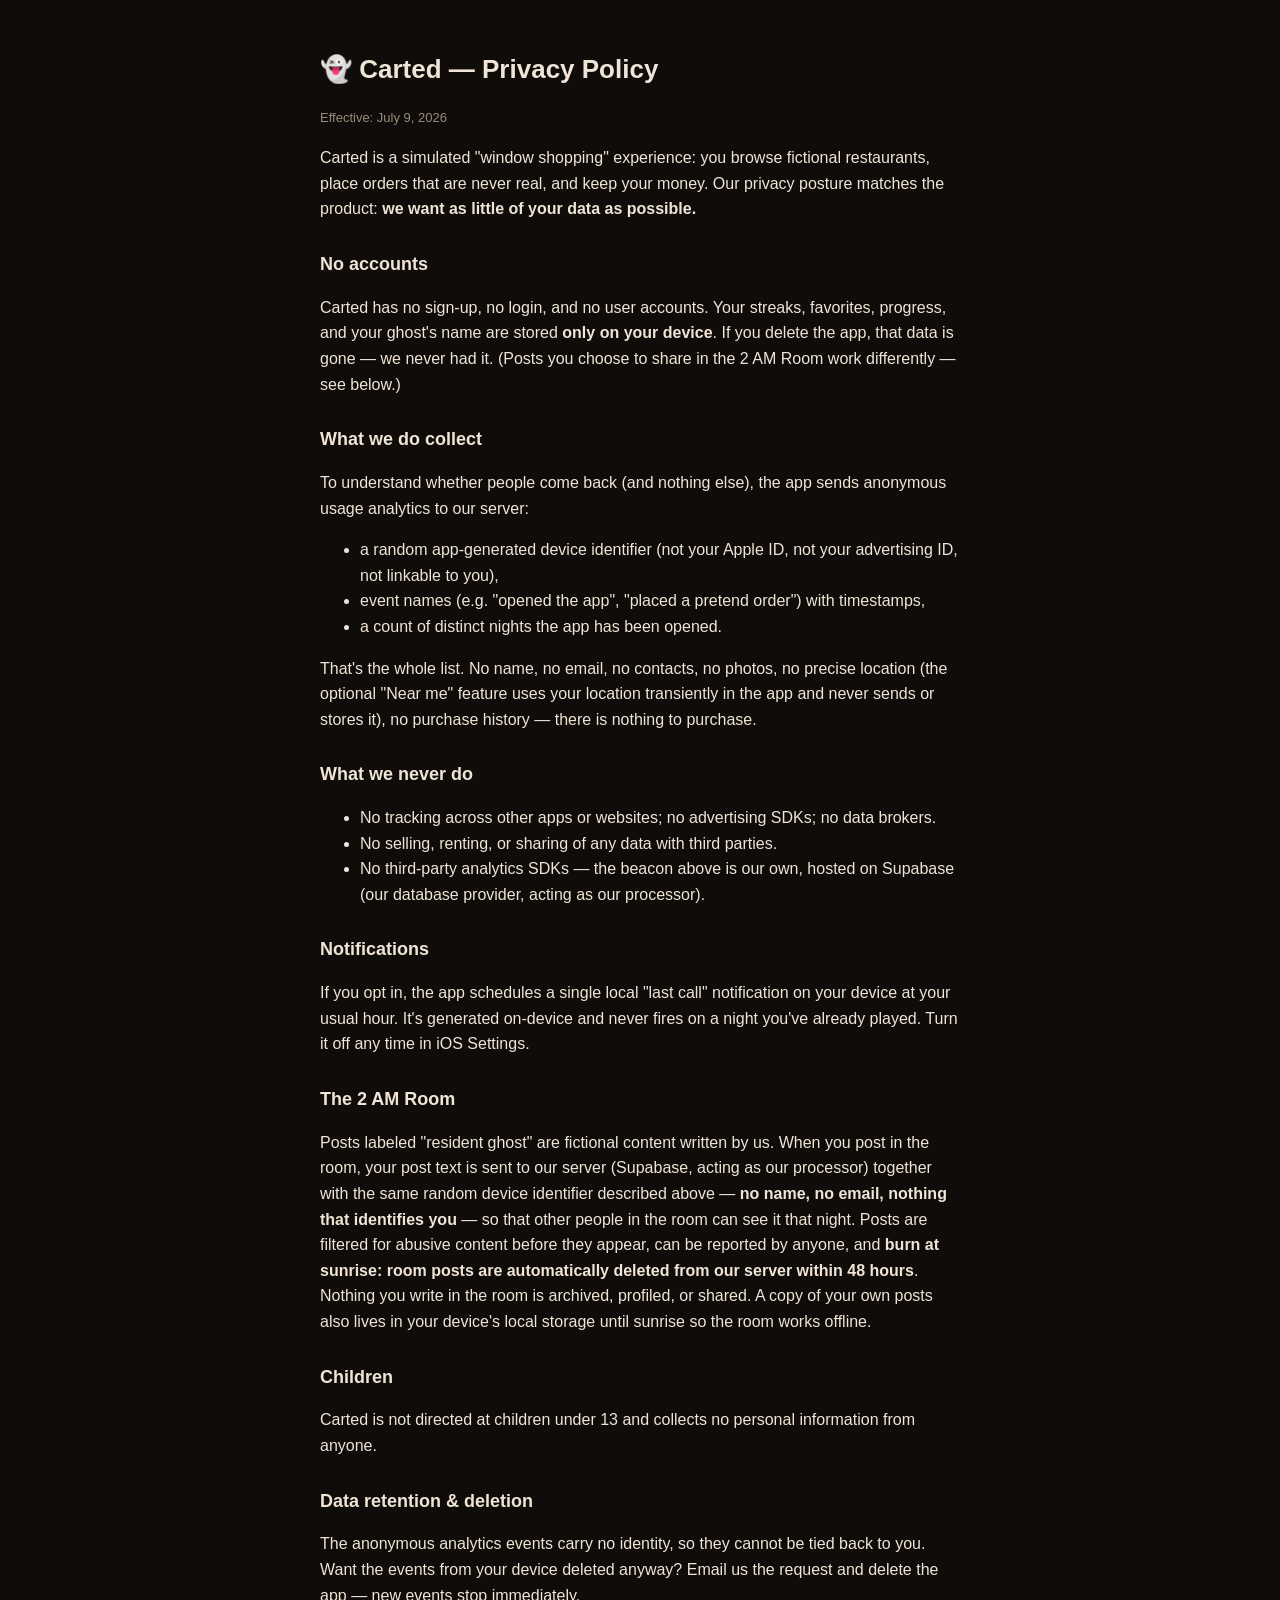
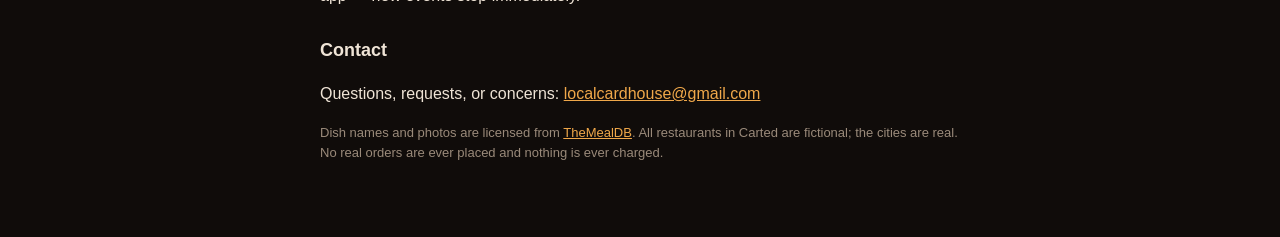
==== privacy.html @ 3cda310f "Close verifier findings: delete cityBoard remnants, 48h burn wording; SW v51 Fresh-context verifier " ====
<!DOCTYPE html>
<html lang="en">
<head>
<meta charset="utf-8">
<meta name="viewport" content="width=device-width, initial-scale=1">
<title>Carted — Privacy Policy</title>
<style>
  body { font-family: -apple-system, "Segoe UI", sans-serif; background:#100C0A; color:#EFE4D6; max-width:640px; margin:0 auto; padding:32px 20px 60px; line-height:1.6; }
  h1 { font-size:26px; } h2 { font-size:18px; margin-top:28px; }
  .muted { color:#9A8A7A; font-size:13px; }
  a { color:#F0A84A; }
</style>
</head>
<body>
<h1>👻 Carted — Privacy Policy</h1>
<p class="muted">Effective: July 9, 2026</p>

<p>Carted is a simulated "window shopping" experience: you browse fictional restaurants, place orders that are never real, and keep your money. Our privacy posture matches the product: <b>we want as little of your data as possible.</b></p>

<h2>No accounts</h2>
<p>Carted has no sign-up, no login, and no user accounts. Your streaks, favorites, progress, and your ghost's name are stored <b>only on your device</b>. If you delete the app, that data is gone — we never had it. (Posts you choose to share in the 2&nbsp;AM Room work differently — see below.)</p>

<h2>What we do collect</h2>
<p>To understand whether people come back (and nothing else), the app sends anonymous usage analytics to our server:</p>
<ul>
  <li>a random app-generated device identifier (not your Apple ID, not your advertising ID, not linkable to you),</li>
  <li>event names (e.g. "opened the app", "placed a pretend order") with timestamps,</li>
  <li>a count of distinct nights the app has been opened.</li>
</ul>
<p>That's the whole list. No name, no email, no contacts, no photos, no precise location (the optional "Near me" feature uses your location transiently in the app and never sends or stores it), no purchase history — there is nothing to purchase.</p>

<h2>What we never do</h2>
<ul>
  <li>No tracking across other apps or websites; no advertising SDKs; no data brokers.</li>
  <li>No selling, renting, or sharing of any data with third parties.</li>
  <li>No third-party analytics SDKs — the beacon above is our own, hosted on Supabase (our database provider, acting as our processor).</li>
</ul>

<h2>Notifications</h2>
<p>If you opt in, the app schedules a single local "last call" notification on your device at your usual hour. It's generated on-device and never fires on a night you've already played. Turn it off any time in iOS Settings.</p>

<h2>The 2 AM Room</h2>
<p>Posts labeled "resident ghost" are fictional content written by us. When you post in the room, your post text is sent to our server (Supabase, acting as our processor) together with the same random device identifier described above — <b>no name, no email, nothing that identifies you</b> — so that other people in the room can see it that night. Posts are filtered for abusive content before they appear, can be reported by anyone, and <b>burn at sunrise: room posts are automatically deleted from our server within 48 hours</b>. Nothing you write in the room is archived, profiled, or shared. A copy of your own posts also lives in your device's local storage until sunrise so the room works offline.</p>

<h2>Children</h2>
<p>Carted is not directed at children under 13 and collects no personal information from anyone.</p>

<h2>Data retention &amp; deletion</h2>
<p>The anonymous analytics events carry no identity, so they cannot be tied back to you. Want the events from your device deleted anyway? Email us the request and delete the app — new events stop immediately.</p>

<h2>Contact</h2>
<p>Questions, requests, or concerns: <a href="mailto:localcardhouse@gmail.com">localcardhouse@gmail.com</a></p>

<p class="muted">Dish names and photos are licensed from <a href="https://www.themealdb.com">TheMealDB</a>. All restaurants in Carted are fictional; the cities are real. No real orders are ever placed and nothing is ever charged.</p>
</body>
</html>
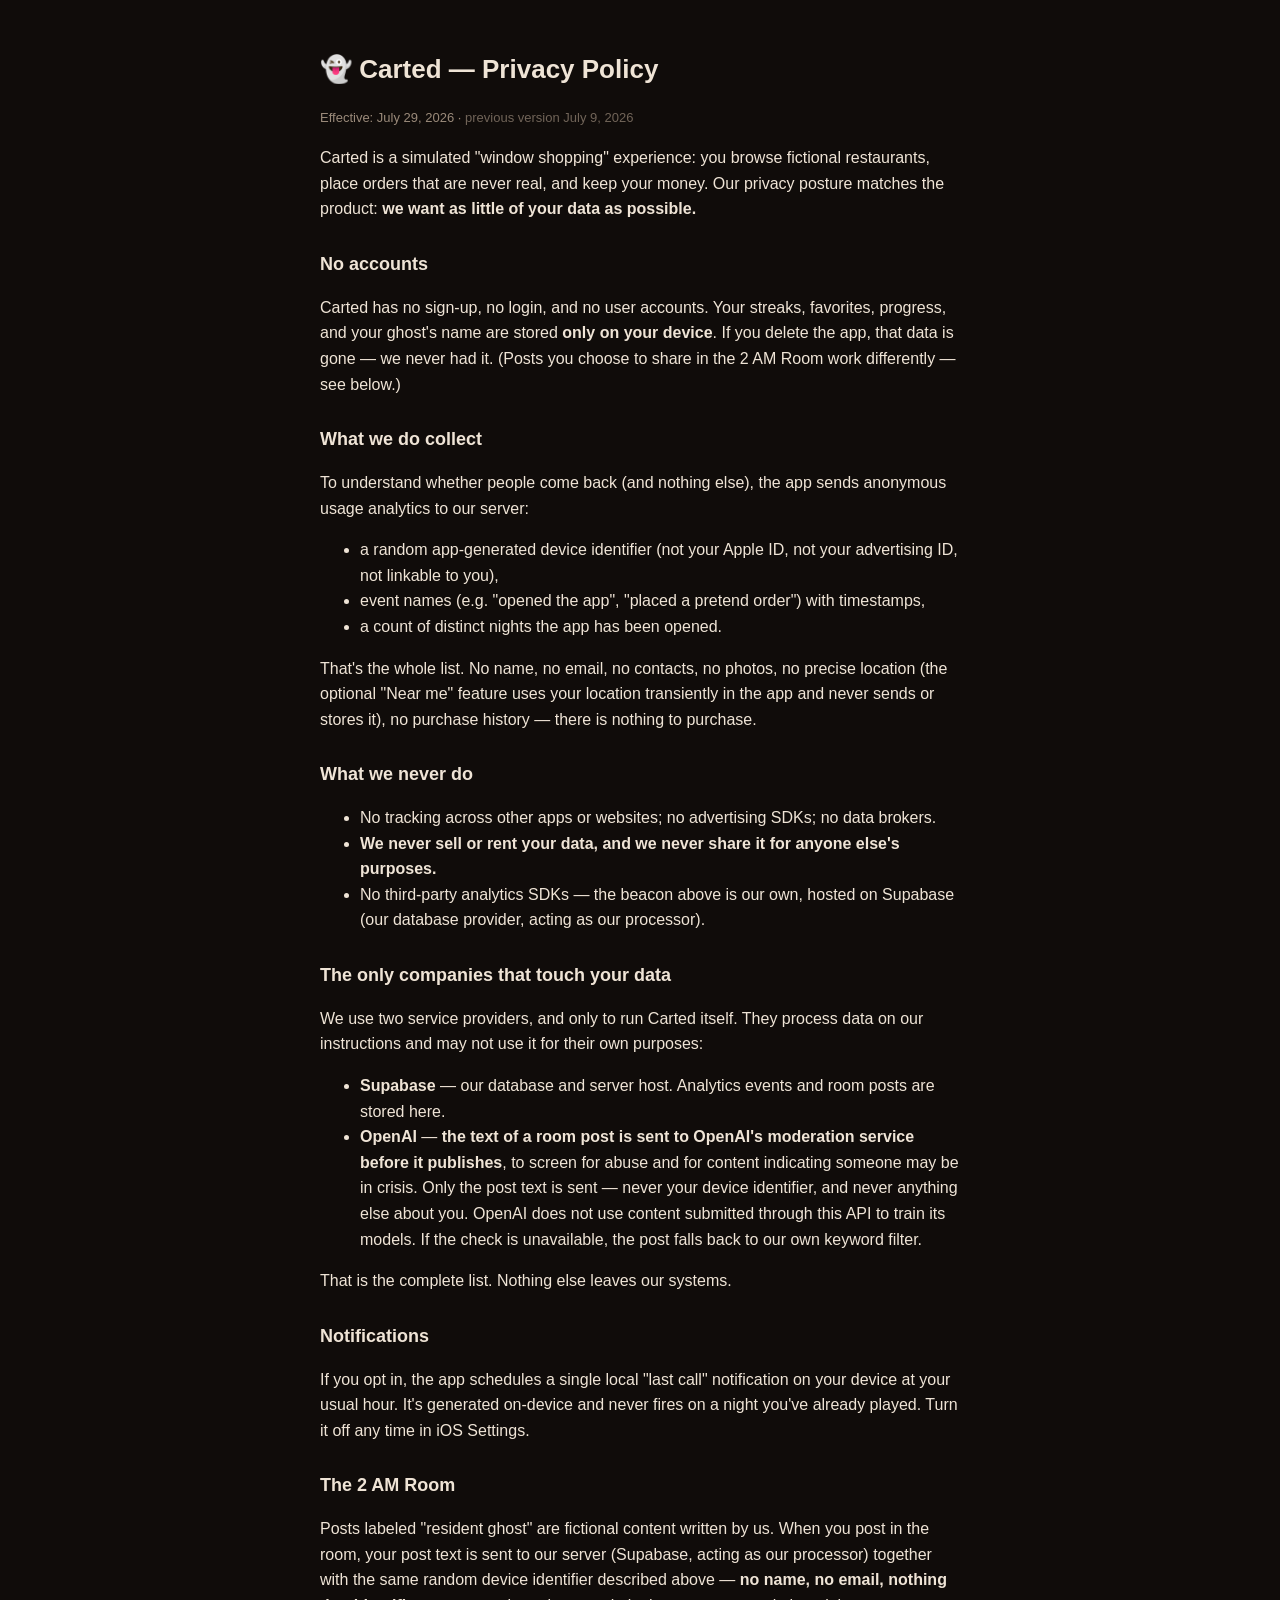
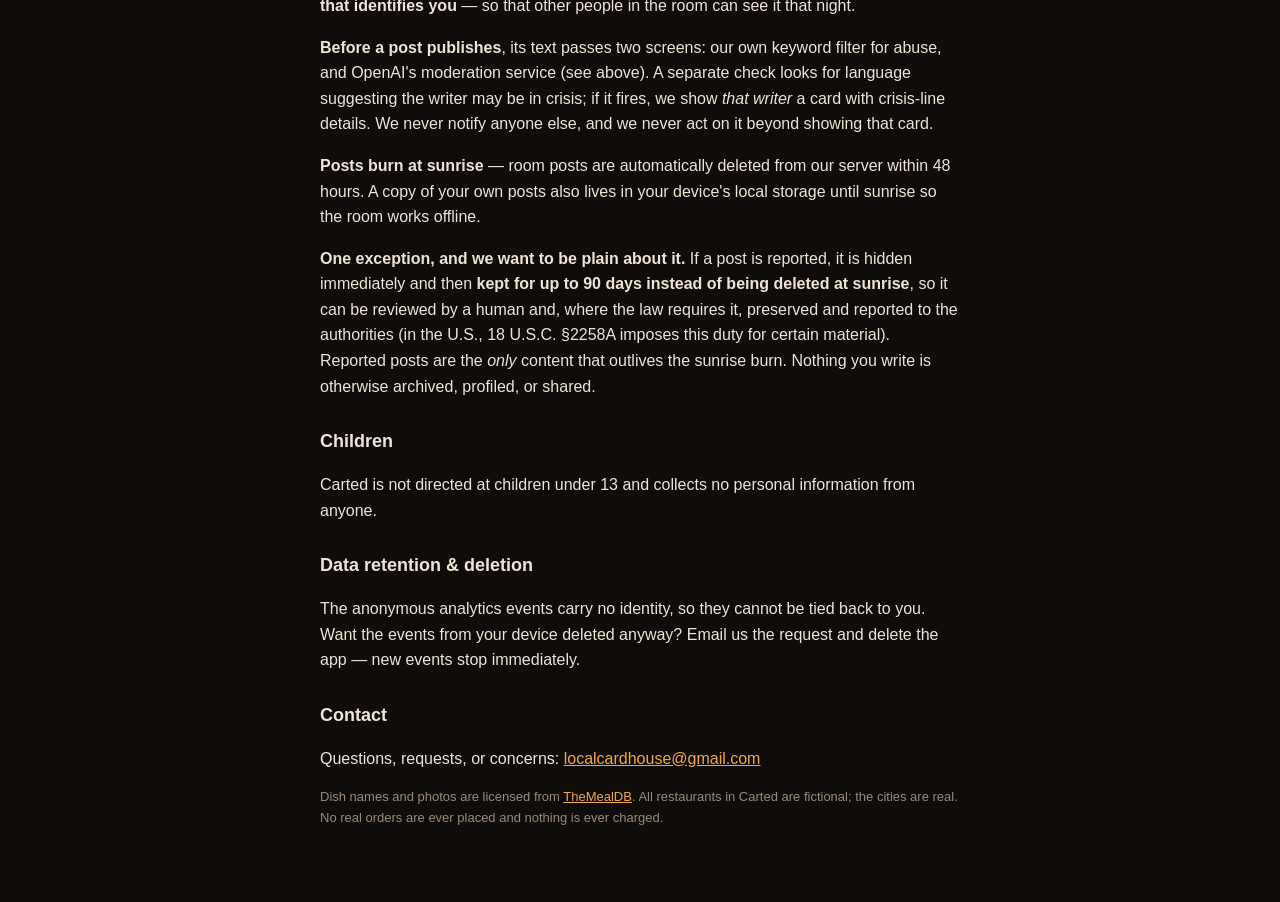
==== commit d6750a70: "v86: separate entering the room from posting to it; disclose OpenAI moderation + 90-day report escro" ====
--- a/privacy.html
+++ b/privacy.html
@@ -13,7 +13,7 @@
 </head>
 <body>
 <h1>👻 Carted — Privacy Policy</h1>
-<p class="muted">Effective: July 9, 2026</p>
+<p class="muted">Effective: July 29, 2026 · <span style="opacity:.7">previous version July 9, 2026</span></p>
 
 <p>Carted is a simulated "window shopping" experience: you browse fictional restaurants, place orders that are never real, and keep your money. Our privacy posture matches the product: <b>we want as little of your data as possible.</b></p>
 
@@ -32,15 +32,26 @@
 <h2>What we never do</h2>
 <ul>
   <li>No tracking across other apps or websites; no advertising SDKs; no data brokers.</li>
-  <li>No selling, renting, or sharing of any data with third parties.</li>
+  <li><b>We never sell or rent your data, and we never share it for anyone else's purposes.</b></li>
   <li>No third-party analytics SDKs — the beacon above is our own, hosted on Supabase (our database provider, acting as our processor).</li>
 </ul>
+
+<h2>The only companies that touch your data</h2>
+<p>We use two service providers, and only to run Carted itself. They process data on our instructions and may not use it for their own purposes:</p>
+<ul>
+  <li><b>Supabase</b> — our database and server host. Analytics events and room posts are stored here.</li>
+  <li><b>OpenAI</b> — <b>the text of a room post is sent to OpenAI's moderation service before it publishes</b>, to screen for abuse and for content indicating someone may be in crisis. Only the post text is sent — never your device identifier, and never anything else about you. OpenAI does not use content submitted through this API to train its models. If the check is unavailable, the post falls back to our own keyword filter.</li>
+</ul>
+<p>That is the complete list. Nothing else leaves our systems.</p>
 
 <h2>Notifications</h2>
 <p>If you opt in, the app schedules a single local "last call" notification on your device at your usual hour. It's generated on-device and never fires on a night you've already played. Turn it off any time in iOS Settings.</p>
 
 <h2>The 2 AM Room</h2>
-<p>Posts labeled "resident ghost" are fictional content written by us. When you post in the room, your post text is sent to our server (Supabase, acting as our processor) together with the same random device identifier described above — <b>no name, no email, nothing that identifies you</b> — so that other people in the room can see it that night. Posts are filtered for abusive content before they appear, can be reported by anyone, and <b>burn at sunrise: room posts are automatically deleted from our server within 48 hours</b>. Nothing you write in the room is archived, profiled, or shared. A copy of your own posts also lives in your device's local storage until sunrise so the room works offline.</p>
+<p>Posts labeled "resident ghost" are fictional content written by us. When you post in the room, your post text is sent to our server (Supabase, acting as our processor) together with the same random device identifier described above — <b>no name, no email, nothing that identifies you</b> — so that other people in the room can see it that night.</p>
+<p><b>Before a post publishes</b>, its text passes two screens: our own keyword filter for abuse, and OpenAI's moderation service (see above). A separate check looks for language suggesting the writer may be in crisis; if it fires, we show <i>that writer</i> a card with crisis-line details. We never notify anyone else, and we never act on it beyond showing that card.</p>
+<p><b>Posts burn at sunrise</b> — room posts are automatically deleted from our server within 48 hours. A copy of your own posts also lives in your device's local storage until sunrise so the room works offline.</p>
+<p><b>One exception, and we want to be plain about it.</b> If a post is reported, it is hidden immediately and then <b>kept for up to 90 days instead of being deleted at sunrise</b>, so it can be reviewed by a human and, where the law requires it, preserved and reported to the authorities (in the U.S., 18 U.S.C. §2258A imposes this duty for certain material). Reported posts are the <i>only</i> content that outlives the sunrise burn. Nothing you write is otherwise archived, profiled, or shared.</p>
 
 <h2>Children</h2>
 <p>Carted is not directed at children under 13 and collects no personal information from anyone.</p>
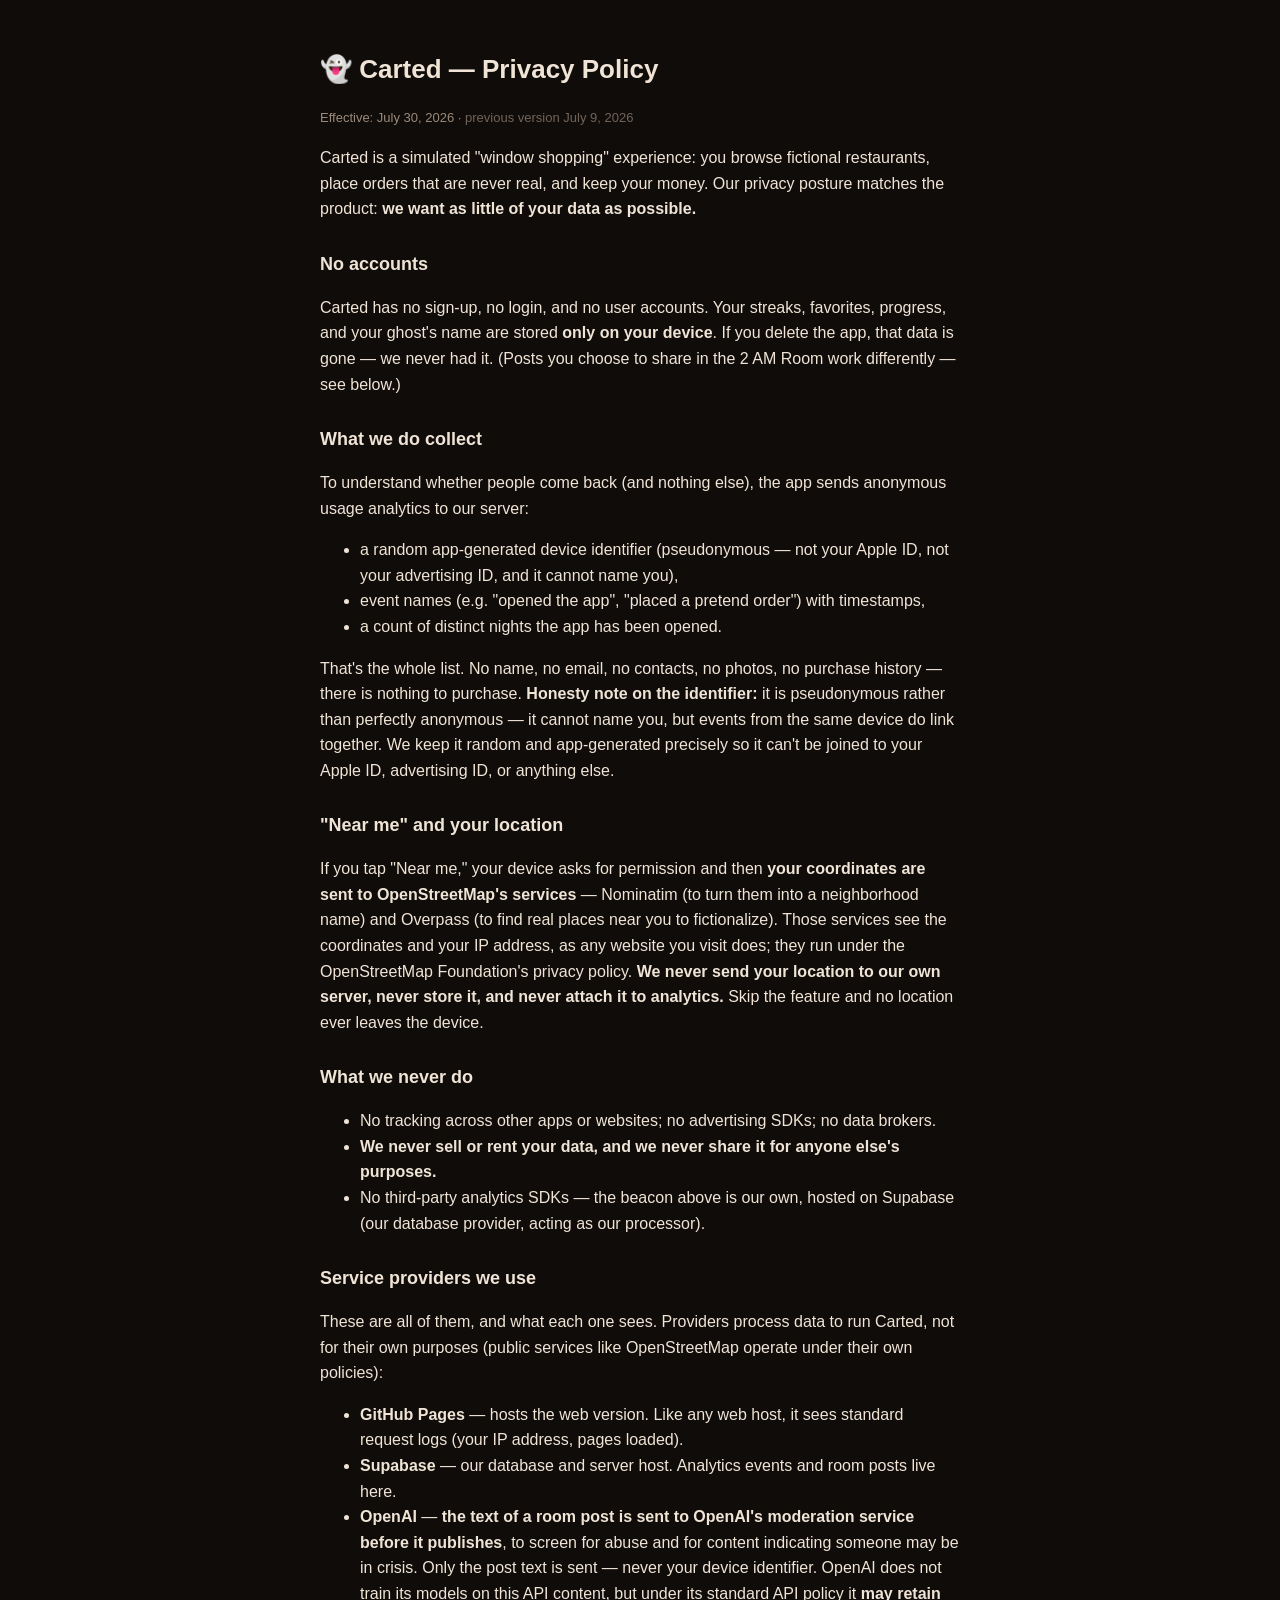
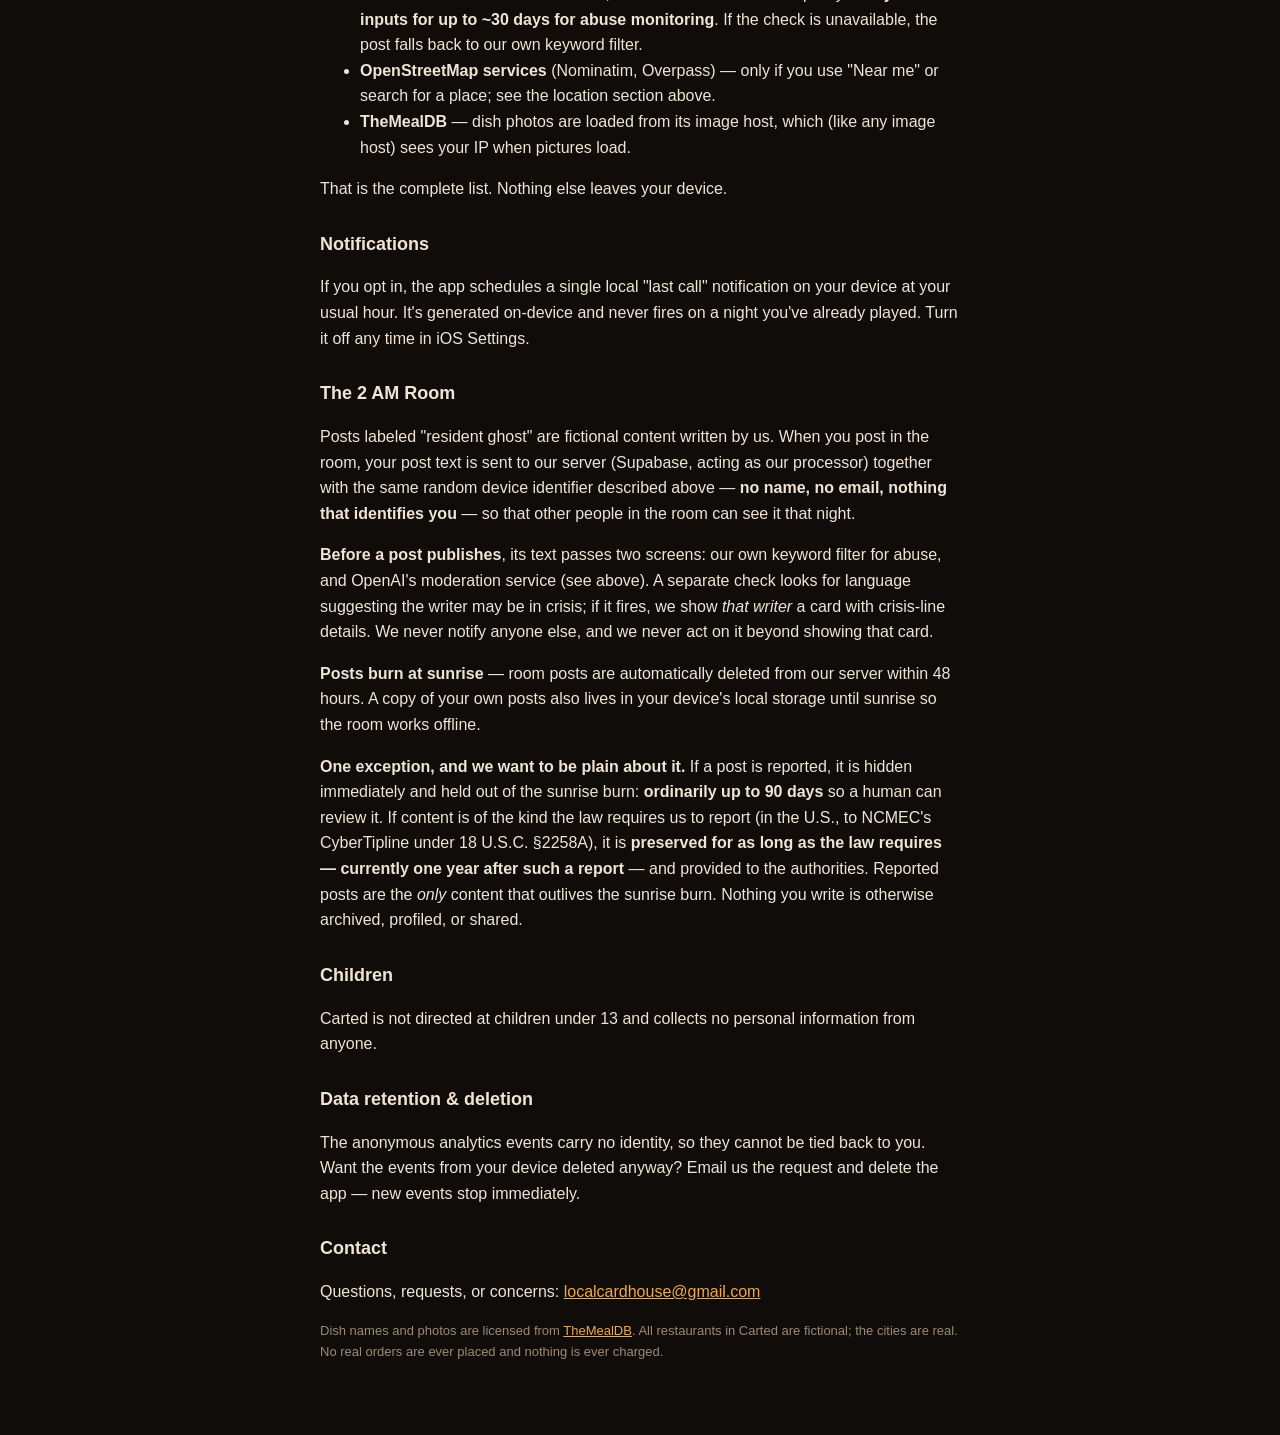
==== commit b1f95196: "privacy v3: Near Me location truth (coords go to OSM Nominatim/Overpass), full provider list (GitHub" ====
--- a/privacy.html
+++ b/privacy.html
@@ -13,7 +13,7 @@
 </head>
 <body>
 <h1>👻 Carted — Privacy Policy</h1>
-<p class="muted">Effective: July 29, 2026 · <span style="opacity:.7">previous version July 9, 2026</span></p>
+<p class="muted">Effective: July 30, 2026 · <span style="opacity:.7">previous version July 9, 2026</span></p>
 
 <p>Carted is a simulated "window shopping" experience: you browse fictional restaurants, place orders that are never real, and keep your money. Our privacy posture matches the product: <b>we want as little of your data as possible.</b></p>
 
@@ -23,11 +23,14 @@
 <h2>What we do collect</h2>
 <p>To understand whether people come back (and nothing else), the app sends anonymous usage analytics to our server:</p>
 <ul>
-  <li>a random app-generated device identifier (not your Apple ID, not your advertising ID, not linkable to you),</li>
+  <li>a random app-generated device identifier (pseudonymous — not your Apple ID, not your advertising ID, and it cannot name you),</li>
   <li>event names (e.g. "opened the app", "placed a pretend order") with timestamps,</li>
   <li>a count of distinct nights the app has been opened.</li>
 </ul>
-<p>That's the whole list. No name, no email, no contacts, no photos, no precise location (the optional "Near me" feature uses your location transiently in the app and never sends or stores it), no purchase history — there is nothing to purchase.</p>
+<p>That's the whole list. No name, no email, no contacts, no photos, no purchase history — there is nothing to purchase. <b>Honesty note on the identifier:</b> it is pseudonymous rather than perfectly anonymous — it cannot name you, but events from the same device do link together. We keep it random and app-generated precisely so it can't be joined to your Apple ID, advertising ID, or anything else.</p>
+
+<h2>"Near me" and your location</h2>
+<p>If you tap "Near me," your device asks for permission and then <b>your coordinates are sent to OpenStreetMap's services</b> — Nominatim (to turn them into a neighborhood name) and Overpass (to find real places near you to fictionalize). Those services see the coordinates and your IP address, as any website you visit does; they run under the OpenStreetMap Foundation's privacy policy. <b>We never send your location to our own server, never store it, and never attach it to analytics.</b> Skip the feature and no location ever leaves the device.</p>
 
 <h2>What we never do</h2>
 <ul>
@@ -36,13 +39,16 @@
   <li>No third-party analytics SDKs — the beacon above is our own, hosted on Supabase (our database provider, acting as our processor).</li>
 </ul>
 
-<h2>The only companies that touch your data</h2>
-<p>We use two service providers, and only to run Carted itself. They process data on our instructions and may not use it for their own purposes:</p>
+<h2>Service providers we use</h2>
+<p>These are all of them, and what each one sees. Providers process data to run Carted, not for their own purposes (public services like OpenStreetMap operate under their own policies):</p>
 <ul>
-  <li><b>Supabase</b> — our database and server host. Analytics events and room posts are stored here.</li>
-  <li><b>OpenAI</b> — <b>the text of a room post is sent to OpenAI's moderation service before it publishes</b>, to screen for abuse and for content indicating someone may be in crisis. Only the post text is sent — never your device identifier, and never anything else about you. OpenAI does not use content submitted through this API to train its models. If the check is unavailable, the post falls back to our own keyword filter.</li>
+  <li><b>GitHub Pages</b> — hosts the web version. Like any web host, it sees standard request logs (your IP address, pages loaded).</li>
+  <li><b>Supabase</b> — our database and server host. Analytics events and room posts live here.</li>
+  <li><b>OpenAI</b> — <b>the text of a room post is sent to OpenAI's moderation service before it publishes</b>, to screen for abuse and for content indicating someone may be in crisis. Only the post text is sent — never your device identifier. OpenAI does not train its models on this API content, but under its standard API policy it <b>may retain inputs for up to ~30 days for abuse monitoring</b>. If the check is unavailable, the post falls back to our own keyword filter.</li>
+  <li><b>OpenStreetMap services</b> (Nominatim, Overpass) — only if you use "Near me" or search for a place; see the location section above.</li>
+  <li><b>TheMealDB</b> — dish photos are loaded from its image host, which (like any image host) sees your IP when pictures load.</li>
 </ul>
-<p>That is the complete list. Nothing else leaves our systems.</p>
+<p>That is the complete list. Nothing else leaves your device.</p>
 
 <h2>Notifications</h2>
 <p>If you opt in, the app schedules a single local "last call" notification on your device at your usual hour. It's generated on-device and never fires on a night you've already played. Turn it off any time in iOS Settings.</p>
@@ -51,7 +57,7 @@
 <p>Posts labeled "resident ghost" are fictional content written by us. When you post in the room, your post text is sent to our server (Supabase, acting as our processor) together with the same random device identifier described above — <b>no name, no email, nothing that identifies you</b> — so that other people in the room can see it that night.</p>
 <p><b>Before a post publishes</b>, its text passes two screens: our own keyword filter for abuse, and OpenAI's moderation service (see above). A separate check looks for language suggesting the writer may be in crisis; if it fires, we show <i>that writer</i> a card with crisis-line details. We never notify anyone else, and we never act on it beyond showing that card.</p>
 <p><b>Posts burn at sunrise</b> — room posts are automatically deleted from our server within 48 hours. A copy of your own posts also lives in your device's local storage until sunrise so the room works offline.</p>
-<p><b>One exception, and we want to be plain about it.</b> If a post is reported, it is hidden immediately and then <b>kept for up to 90 days instead of being deleted at sunrise</b>, so it can be reviewed by a human and, where the law requires it, preserved and reported to the authorities (in the U.S., 18 U.S.C. §2258A imposes this duty for certain material). Reported posts are the <i>only</i> content that outlives the sunrise burn. Nothing you write is otherwise archived, profiled, or shared.</p>
+<p><b>One exception, and we want to be plain about it.</b> If a post is reported, it is hidden immediately and held out of the sunrise burn: <b>ordinarily up to 90 days</b> so a human can review it. If content is of the kind the law requires us to report (in the U.S., to NCMEC's CyberTipline under 18 U.S.C. §2258A), it is <b>preserved for as long as the law requires — currently one year after such a report</b> — and provided to the authorities. Reported posts are the <i>only</i> content that outlives the sunrise burn. Nothing you write is otherwise archived, profiled, or shared.</p>
 
 <h2>Children</h2>
 <p>Carted is not directed at children under 13 and collects no personal information from anyone.</p>
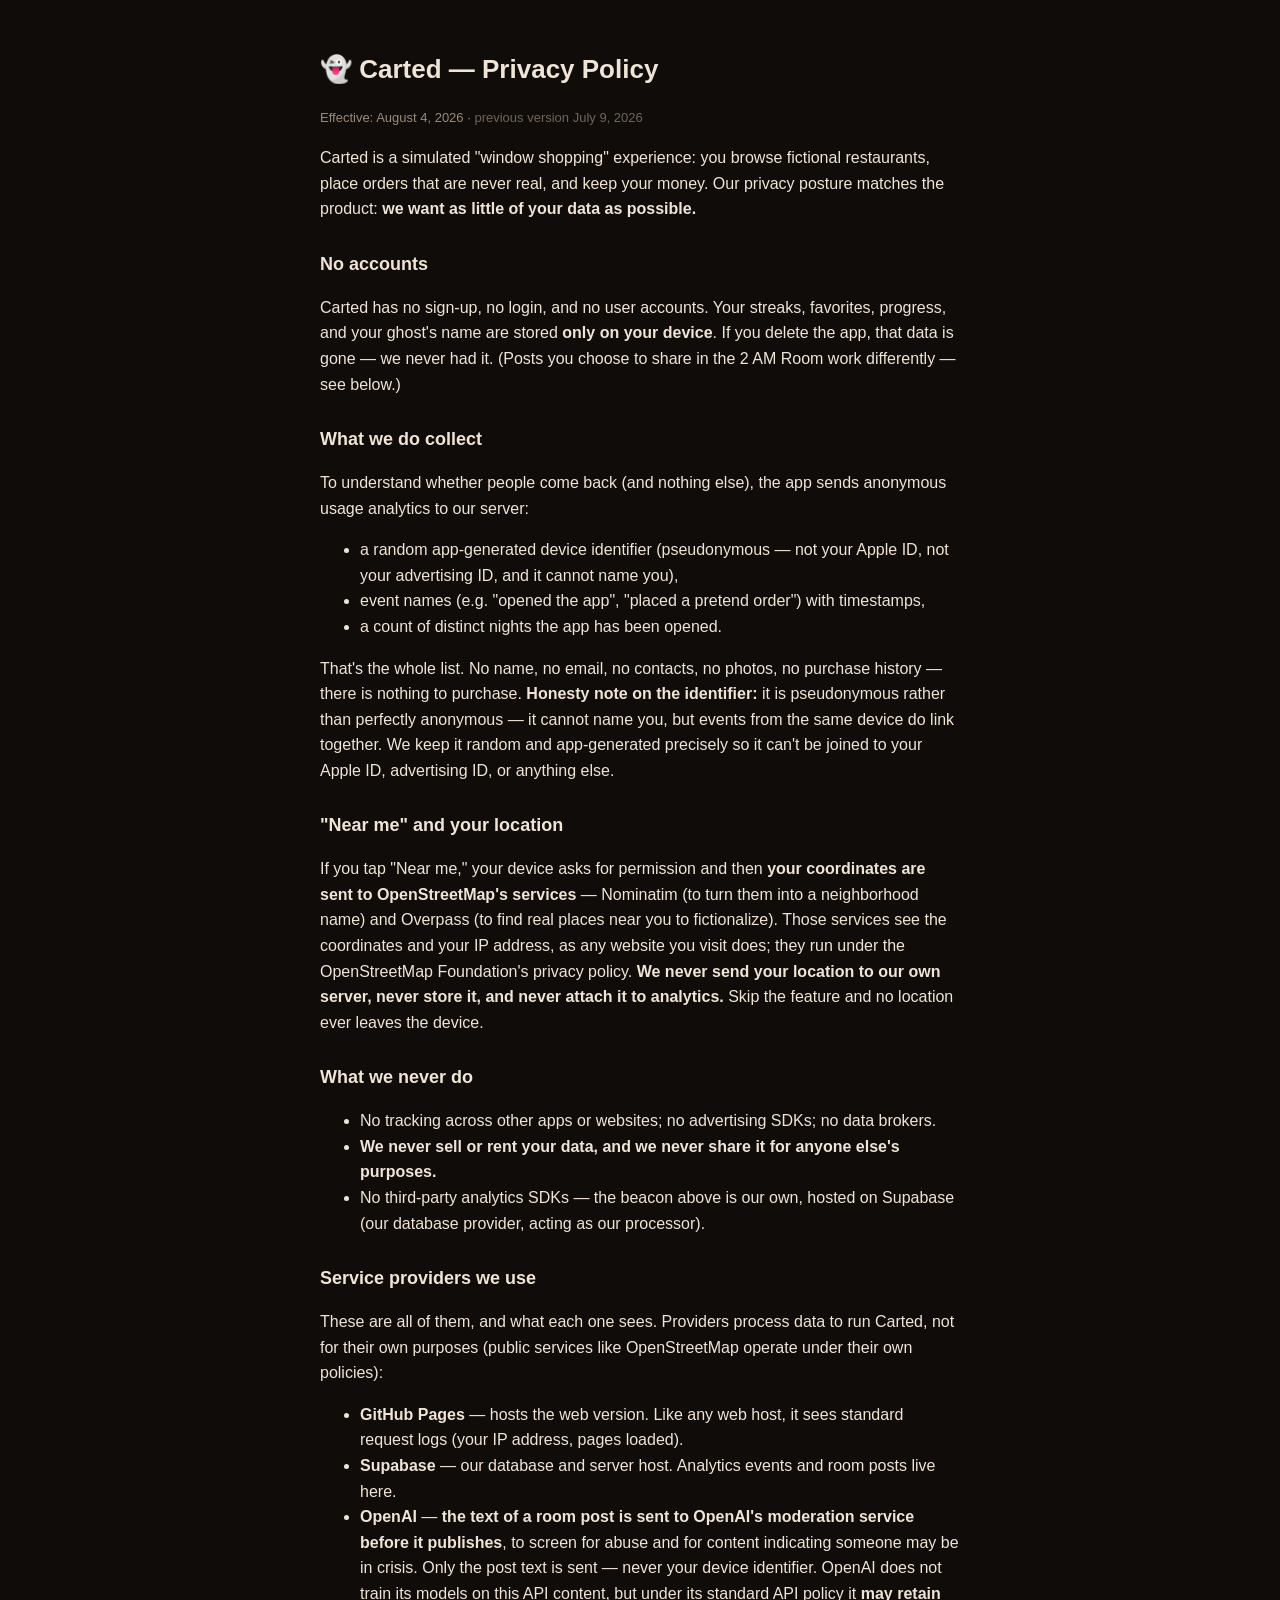
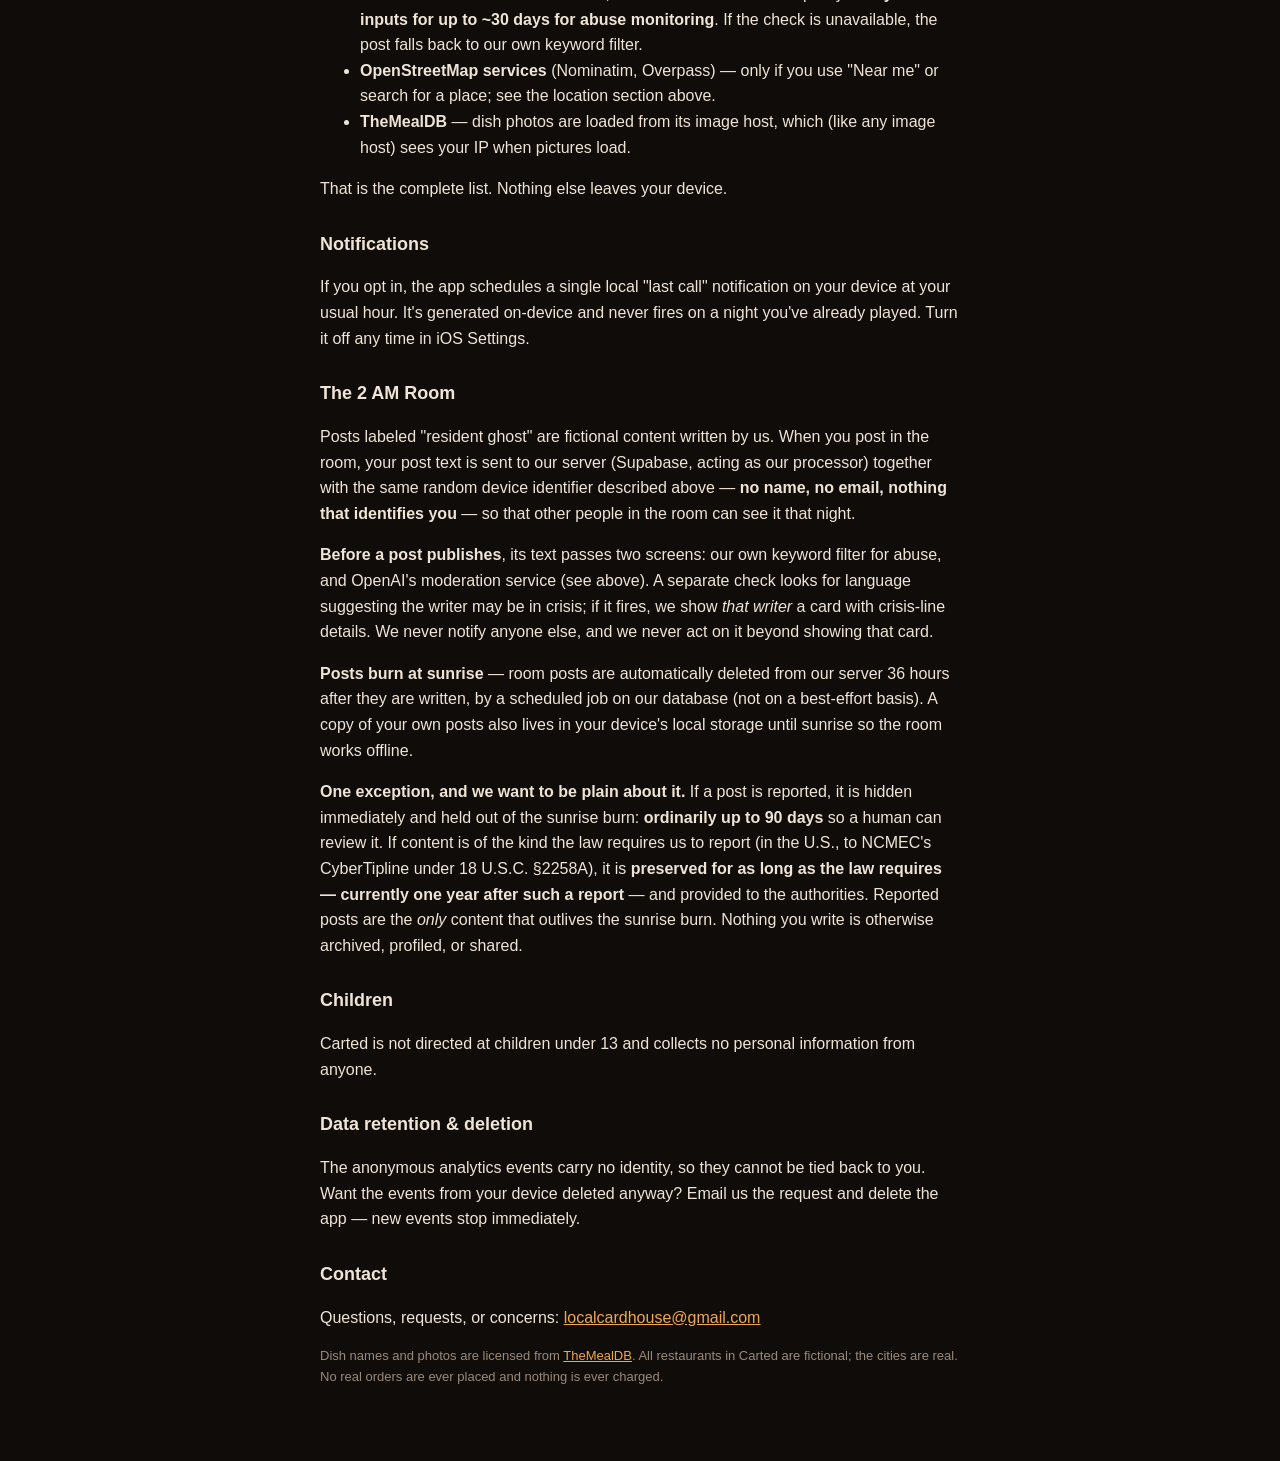
==== commit f4b36749: "privacy: state the real, enforced deletion window An external audit found ordinary room posts still " ====
--- a/privacy.html
+++ b/privacy.html
@@ -13,7 +13,7 @@
 </head>
 <body>
 <h1>👻 Carted — Privacy Policy</h1>
-<p class="muted">Effective: July 30, 2026 · <span style="opacity:.7">previous version July 9, 2026</span></p>
+<p class="muted">Effective: August 4, 2026 · <span style="opacity:.7">previous version July 9, 2026</span></p>
 
 <p>Carted is a simulated "window shopping" experience: you browse fictional restaurants, place orders that are never real, and keep your money. Our privacy posture matches the product: <b>we want as little of your data as possible.</b></p>
 
@@ -56,7 +56,7 @@
 <h2>The 2 AM Room</h2>
 <p>Posts labeled "resident ghost" are fictional content written by us. When you post in the room, your post text is sent to our server (Supabase, acting as our processor) together with the same random device identifier described above — <b>no name, no email, nothing that identifies you</b> — so that other people in the room can see it that night.</p>
 <p><b>Before a post publishes</b>, its text passes two screens: our own keyword filter for abuse, and OpenAI's moderation service (see above). A separate check looks for language suggesting the writer may be in crisis; if it fires, we show <i>that writer</i> a card with crisis-line details. We never notify anyone else, and we never act on it beyond showing that card.</p>
-<p><b>Posts burn at sunrise</b> — room posts are automatically deleted from our server within 48 hours. A copy of your own posts also lives in your device's local storage until sunrise so the room works offline.</p>
+<p><b>Posts burn at sunrise</b> — room posts are automatically deleted from our server 36 hours after they are written, by a scheduled job on our database (not on a best-effort basis). A copy of your own posts also lives in your device's local storage until sunrise so the room works offline.</p>
 <p><b>One exception, and we want to be plain about it.</b> If a post is reported, it is hidden immediately and held out of the sunrise burn: <b>ordinarily up to 90 days</b> so a human can review it. If content is of the kind the law requires us to report (in the U.S., to NCMEC's CyberTipline under 18 U.S.C. §2258A), it is <b>preserved for as long as the law requires — currently one year after such a report</b> — and provided to the authorities. Reported posts are the <i>only</i> content that outlives the sunrise burn. Nothing you write is otherwise archived, profiled, or shared.</p>
 
 <h2>Children</h2>
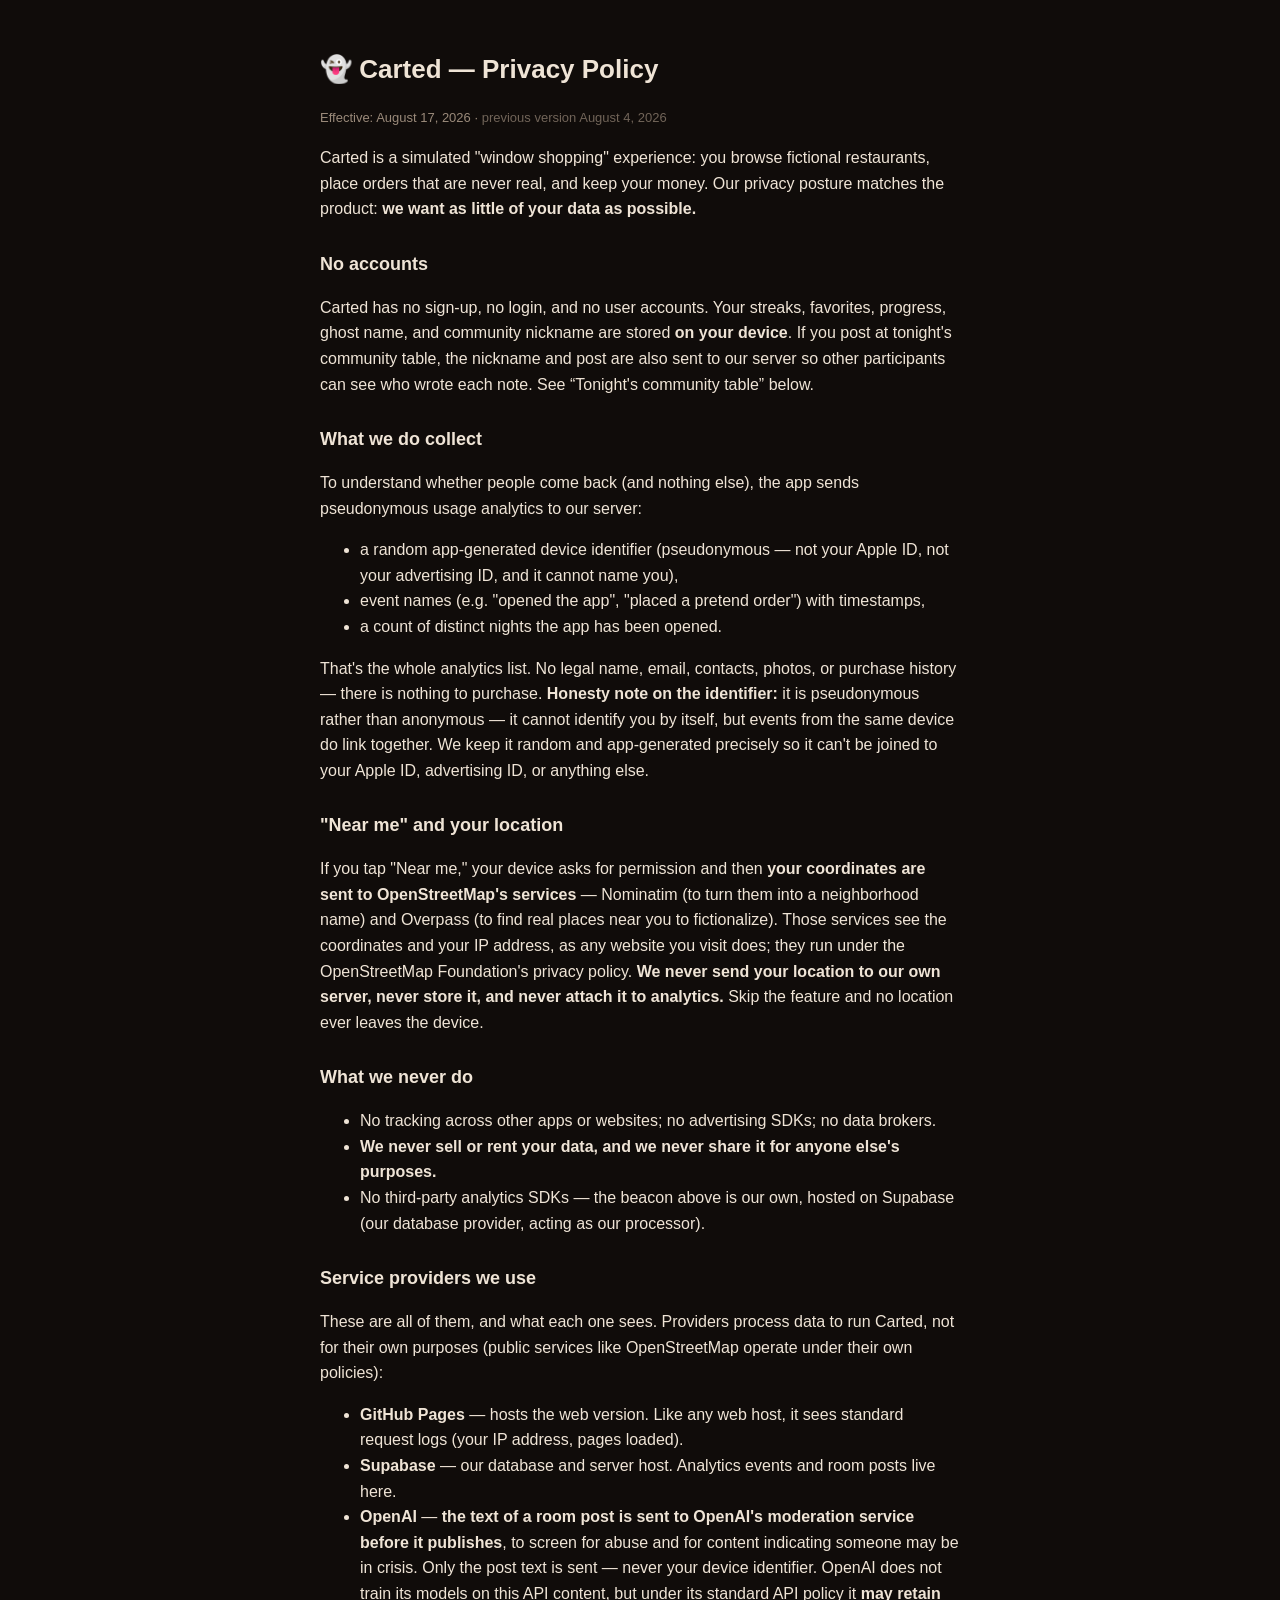
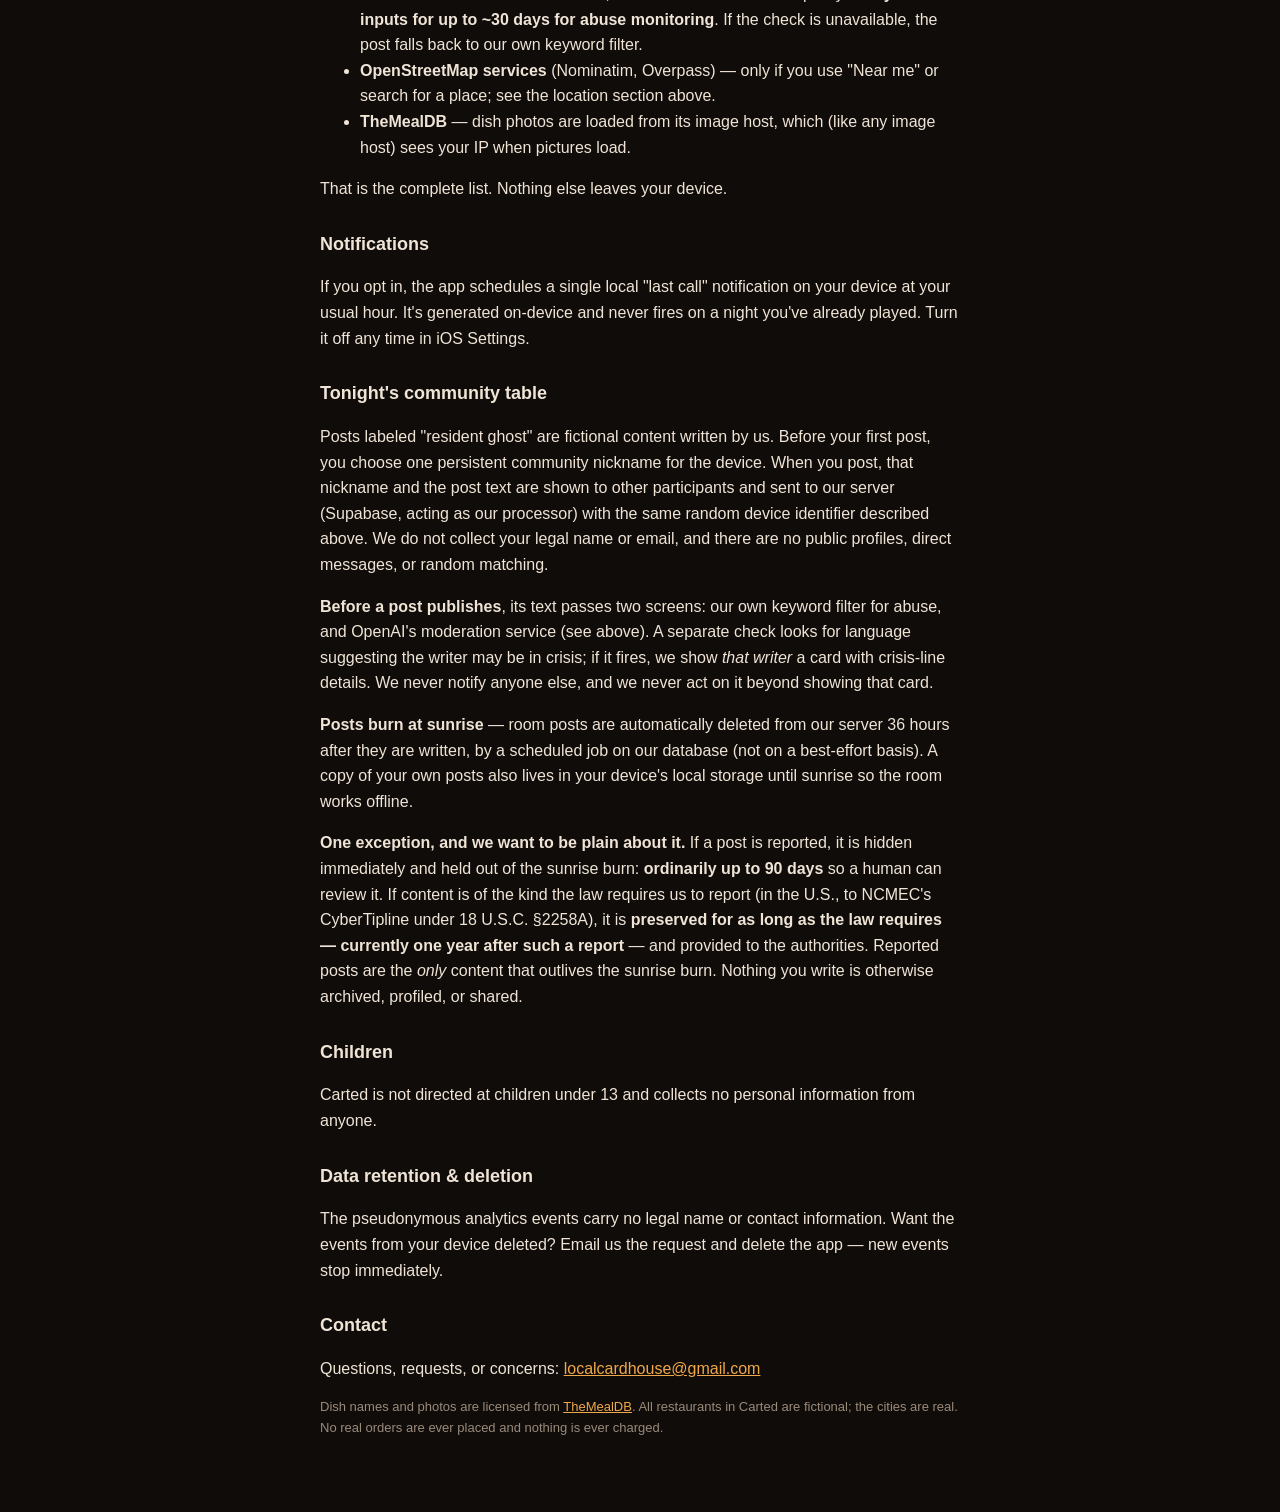
==== commit 5aa6e1ac: "v92: replace anonymous room with persistent community identities" ====
--- a/privacy.html
+++ b/privacy.html
@@ -13,21 +13,21 @@
 </head>
 <body>
 <h1>👻 Carted — Privacy Policy</h1>
-<p class="muted">Effective: August 4, 2026 · <span style="opacity:.7">previous version July 9, 2026</span></p>
+<p class="muted">Effective: August 17, 2026 · <span style="opacity:.7">previous version August 4, 2026</span></p>
 
 <p>Carted is a simulated "window shopping" experience: you browse fictional restaurants, place orders that are never real, and keep your money. Our privacy posture matches the product: <b>we want as little of your data as possible.</b></p>
 
 <h2>No accounts</h2>
-<p>Carted has no sign-up, no login, and no user accounts. Your streaks, favorites, progress, and your ghost's name are stored <b>only on your device</b>. If you delete the app, that data is gone — we never had it. (Posts you choose to share in the 2&nbsp;AM Room work differently — see below.)</p>
+<p>Carted has no sign-up, no login, and no user accounts. Your streaks, favorites, progress, ghost name, and community nickname are stored <b>on your device</b>. If you post at tonight's community table, the nickname and post are also sent to our server so other participants can see who wrote each note. See “Tonight's community table” below.</p>
 
 <h2>What we do collect</h2>
-<p>To understand whether people come back (and nothing else), the app sends anonymous usage analytics to our server:</p>
+<p>To understand whether people come back (and nothing else), the app sends pseudonymous usage analytics to our server:</p>
 <ul>
   <li>a random app-generated device identifier (pseudonymous — not your Apple ID, not your advertising ID, and it cannot name you),</li>
   <li>event names (e.g. "opened the app", "placed a pretend order") with timestamps,</li>
   <li>a count of distinct nights the app has been opened.</li>
 </ul>
-<p>That's the whole list. No name, no email, no contacts, no photos, no purchase history — there is nothing to purchase. <b>Honesty note on the identifier:</b> it is pseudonymous rather than perfectly anonymous — it cannot name you, but events from the same device do link together. We keep it random and app-generated precisely so it can't be joined to your Apple ID, advertising ID, or anything else.</p>
+<p>That's the whole analytics list. No legal name, email, contacts, photos, or purchase history — there is nothing to purchase. <b>Honesty note on the identifier:</b> it is pseudonymous rather than anonymous — it cannot identify you by itself, but events from the same device do link together. We keep it random and app-generated precisely so it can't be joined to your Apple ID, advertising ID, or anything else.</p>
 
 <h2>"Near me" and your location</h2>
 <p>If you tap "Near me," your device asks for permission and then <b>your coordinates are sent to OpenStreetMap's services</b> — Nominatim (to turn them into a neighborhood name) and Overpass (to find real places near you to fictionalize). Those services see the coordinates and your IP address, as any website you visit does; they run under the OpenStreetMap Foundation's privacy policy. <b>We never send your location to our own server, never store it, and never attach it to analytics.</b> Skip the feature and no location ever leaves the device.</p>
@@ -53,8 +53,8 @@
 <h2>Notifications</h2>
 <p>If you opt in, the app schedules a single local "last call" notification on your device at your usual hour. It's generated on-device and never fires on a night you've already played. Turn it off any time in iOS Settings.</p>
 
-<h2>The 2 AM Room</h2>
-<p>Posts labeled "resident ghost" are fictional content written by us. When you post in the room, your post text is sent to our server (Supabase, acting as our processor) together with the same random device identifier described above — <b>no name, no email, nothing that identifies you</b> — so that other people in the room can see it that night.</p>
+<h2>Tonight's community table</h2>
+<p>Posts labeled "resident ghost" are fictional content written by us. Before your first post, you choose one persistent community nickname for the device. When you post, that nickname and the post text are shown to other participants and sent to our server (Supabase, acting as our processor) with the same random device identifier described above. We do not collect your legal name or email, and there are no public profiles, direct messages, or random matching.</p>
 <p><b>Before a post publishes</b>, its text passes two screens: our own keyword filter for abuse, and OpenAI's moderation service (see above). A separate check looks for language suggesting the writer may be in crisis; if it fires, we show <i>that writer</i> a card with crisis-line details. We never notify anyone else, and we never act on it beyond showing that card.</p>
 <p><b>Posts burn at sunrise</b> — room posts are automatically deleted from our server 36 hours after they are written, by a scheduled job on our database (not on a best-effort basis). A copy of your own posts also lives in your device's local storage until sunrise so the room works offline.</p>
 <p><b>One exception, and we want to be plain about it.</b> If a post is reported, it is hidden immediately and held out of the sunrise burn: <b>ordinarily up to 90 days</b> so a human can review it. If content is of the kind the law requires us to report (in the U.S., to NCMEC's CyberTipline under 18 U.S.C. §2258A), it is <b>preserved for as long as the law requires — currently one year after such a report</b> — and provided to the authorities. Reported posts are the <i>only</i> content that outlives the sunrise burn. Nothing you write is otherwise archived, profiled, or shared.</p>
@@ -63,7 +63,7 @@
 <p>Carted is not directed at children under 13 and collects no personal information from anyone.</p>
 
 <h2>Data retention &amp; deletion</h2>
-<p>The anonymous analytics events carry no identity, so they cannot be tied back to you. Want the events from your device deleted anyway? Email us the request and delete the app — new events stop immediately.</p>
+<p>The pseudonymous analytics events carry no legal name or contact information. Want the events from your device deleted? Email us the request and delete the app — new events stop immediately.</p>
 
 <h2>Contact</h2>
 <p>Questions, requests, or concerns: <a href="mailto:localcardhouse@gmail.com">localcardhouse@gmail.com</a></p>
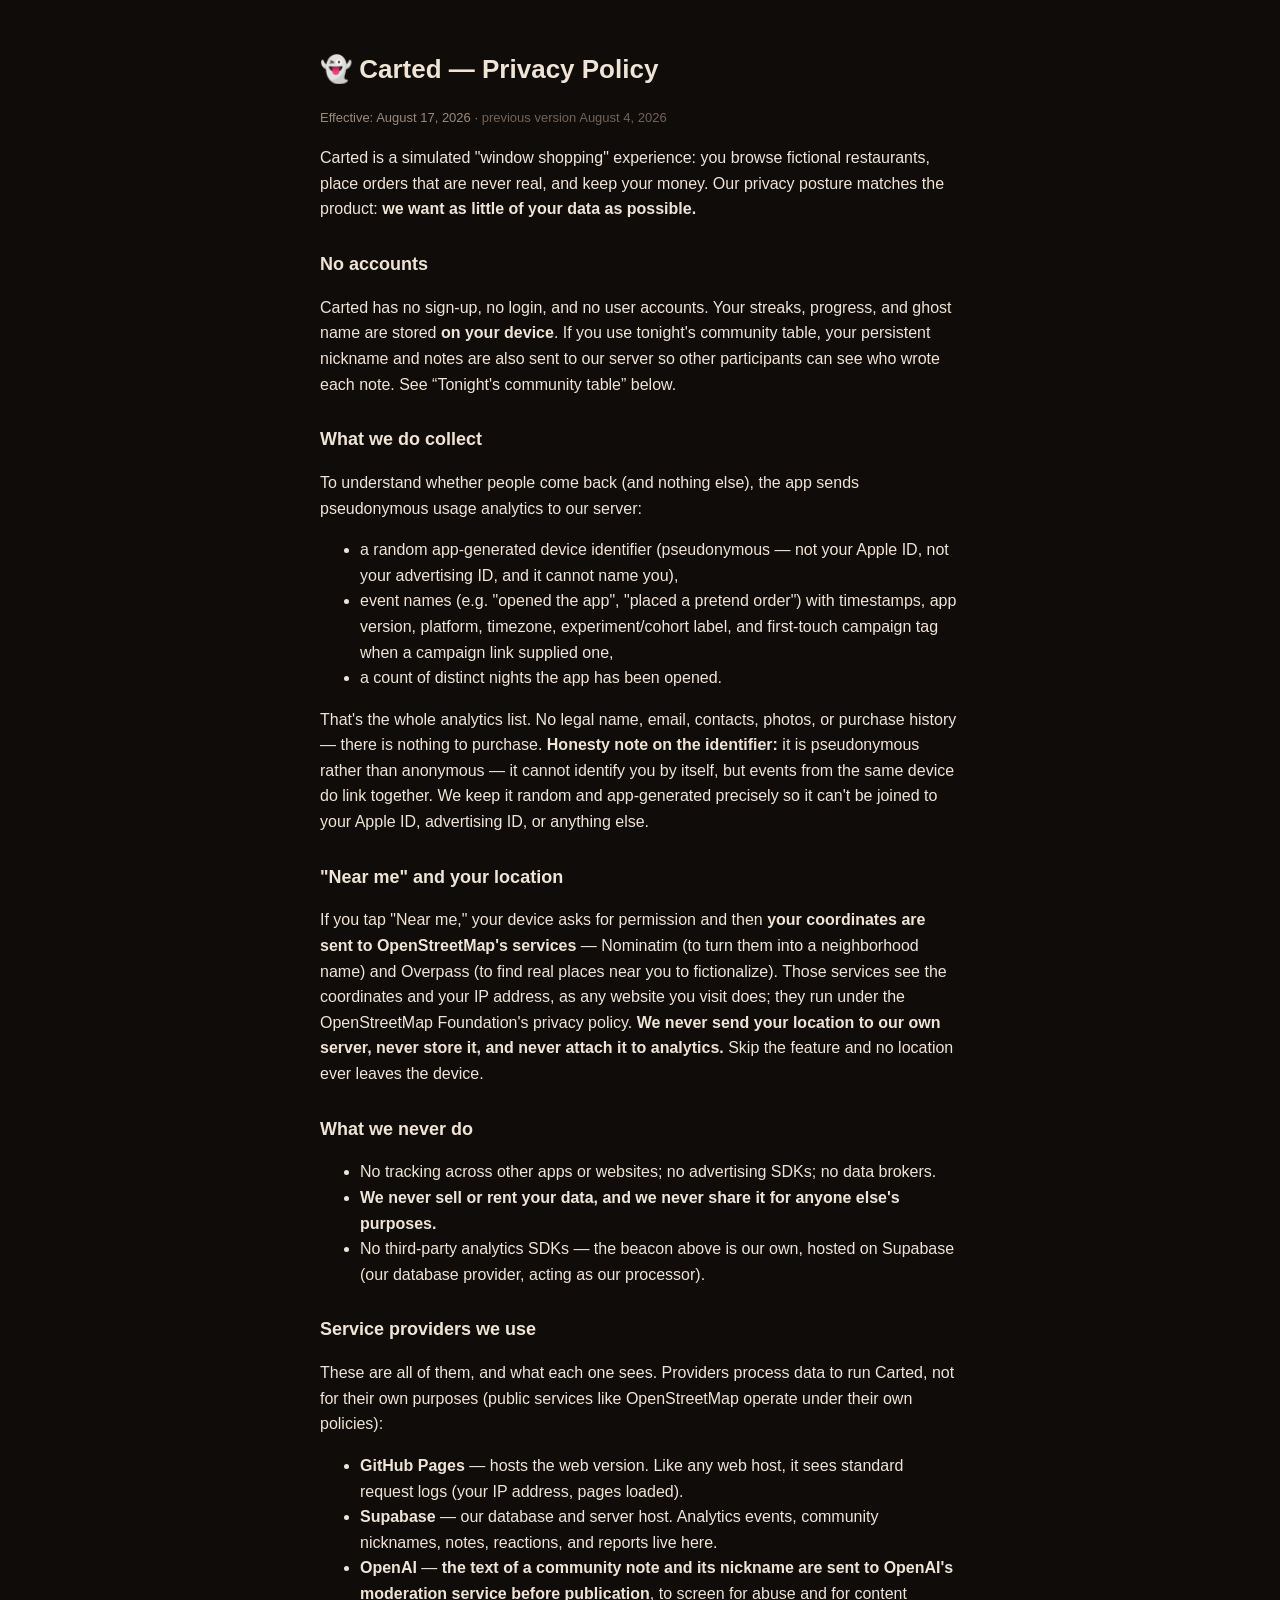
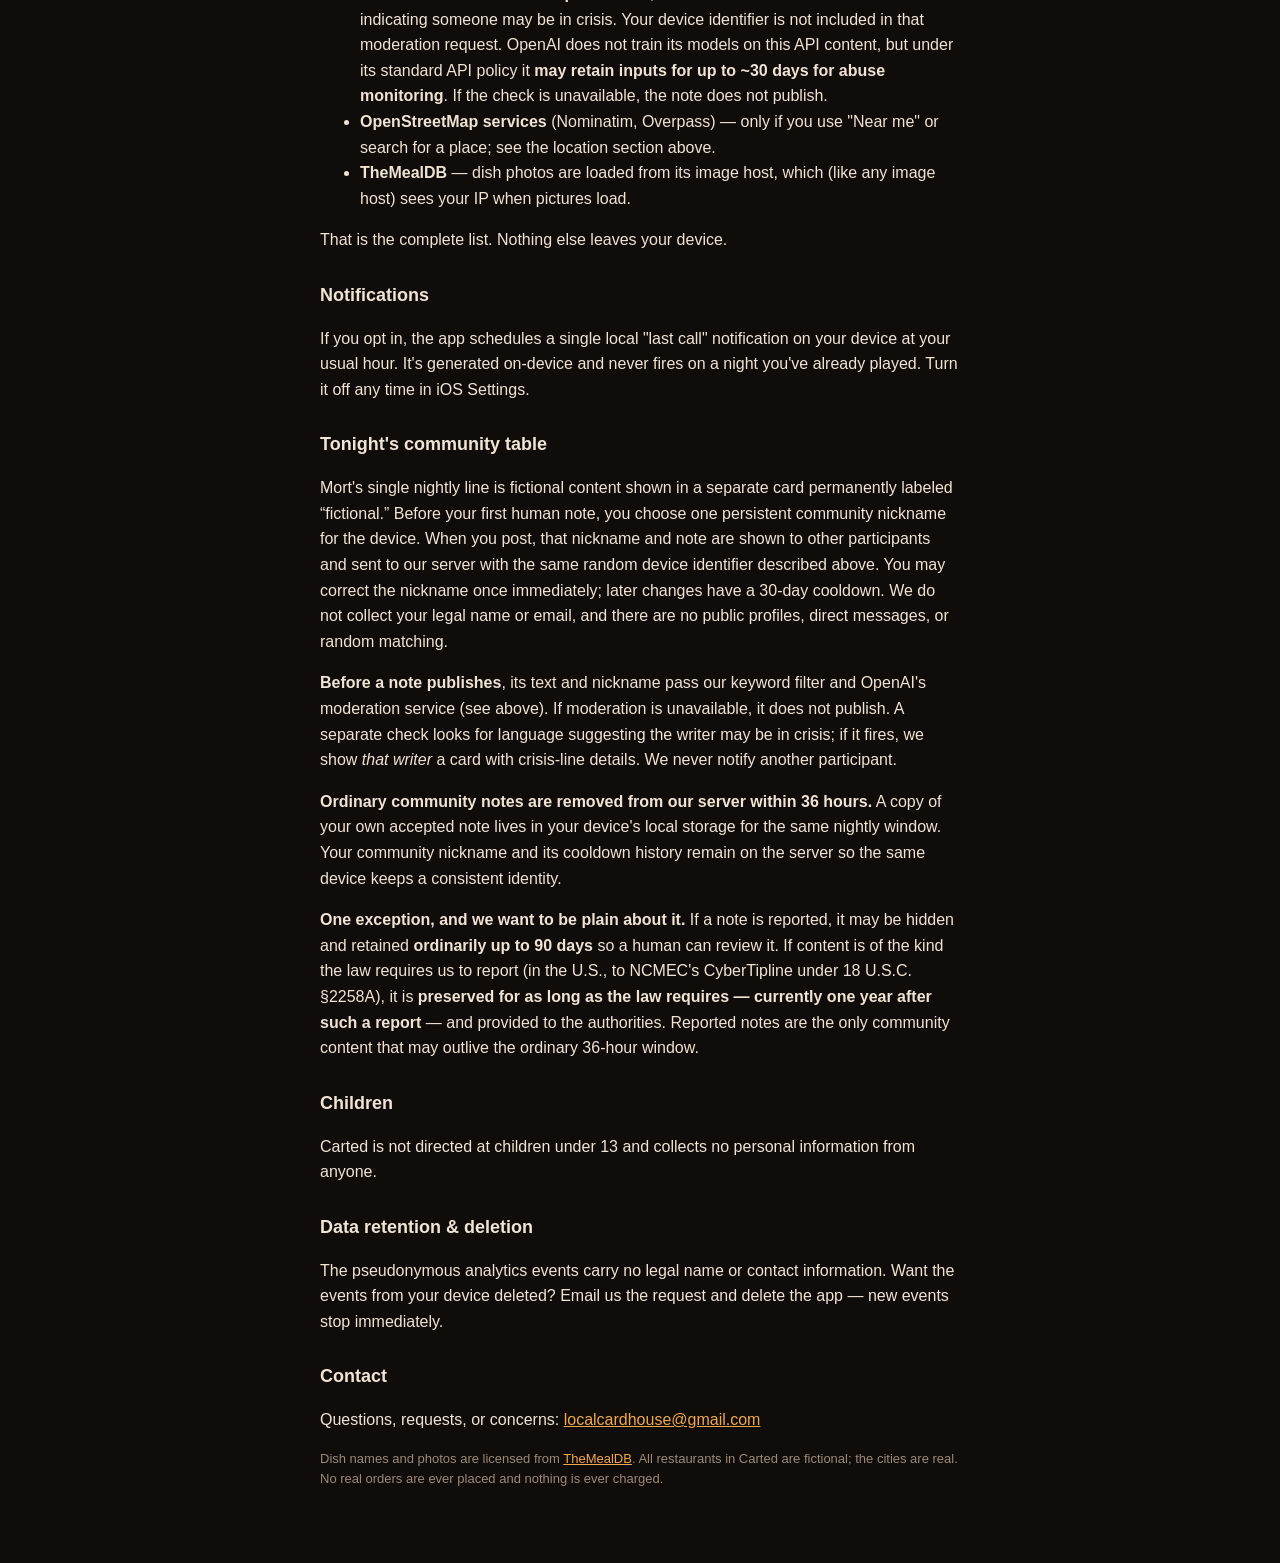
==== commit 19a89895: "Prepare Build 4 nightly community table" ====
--- a/privacy.html
+++ b/privacy.html
@@ -18,13 +18,13 @@
 <p>Carted is a simulated "window shopping" experience: you browse fictional restaurants, place orders that are never real, and keep your money. Our privacy posture matches the product: <b>we want as little of your data as possible.</b></p>
 
 <h2>No accounts</h2>
-<p>Carted has no sign-up, no login, and no user accounts. Your streaks, favorites, progress, ghost name, and community nickname are stored <b>on your device</b>. If you post at tonight's community table, the nickname and post are also sent to our server so other participants can see who wrote each note. See “Tonight's community table” below.</p>
+<p>Carted has no sign-up, no login, and no user accounts. Your streaks, progress, and ghost name are stored <b>on your device</b>. If you use tonight's community table, your persistent nickname and notes are also sent to our server so other participants can see who wrote each note. See “Tonight's community table” below.</p>
 
 <h2>What we do collect</h2>
 <p>To understand whether people come back (and nothing else), the app sends pseudonymous usage analytics to our server:</p>
 <ul>
   <li>a random app-generated device identifier (pseudonymous — not your Apple ID, not your advertising ID, and it cannot name you),</li>
-  <li>event names (e.g. "opened the app", "placed a pretend order") with timestamps,</li>
+  <li>event names (e.g. "opened the app", "placed a pretend order") with timestamps, app version, platform, timezone, experiment/cohort label, and first-touch campaign tag when a campaign link supplied one,</li>
   <li>a count of distinct nights the app has been opened.</li>
 </ul>
 <p>That's the whole analytics list. No legal name, email, contacts, photos, or purchase history — there is nothing to purchase. <b>Honesty note on the identifier:</b> it is pseudonymous rather than anonymous — it cannot identify you by itself, but events from the same device do link together. We keep it random and app-generated precisely so it can't be joined to your Apple ID, advertising ID, or anything else.</p>
@@ -43,8 +43,8 @@
 <p>These are all of them, and what each one sees. Providers process data to run Carted, not for their own purposes (public services like OpenStreetMap operate under their own policies):</p>
 <ul>
   <li><b>GitHub Pages</b> — hosts the web version. Like any web host, it sees standard request logs (your IP address, pages loaded).</li>
-  <li><b>Supabase</b> — our database and server host. Analytics events and room posts live here.</li>
-  <li><b>OpenAI</b> — <b>the text of a room post is sent to OpenAI's moderation service before it publishes</b>, to screen for abuse and for content indicating someone may be in crisis. Only the post text is sent — never your device identifier. OpenAI does not train its models on this API content, but under its standard API policy it <b>may retain inputs for up to ~30 days for abuse monitoring</b>. If the check is unavailable, the post falls back to our own keyword filter.</li>
+  <li><b>Supabase</b> — our database and server host. Analytics events, community nicknames, notes, reactions, and reports live here.</li>
+  <li><b>OpenAI</b> — <b>the text of a community note and its nickname are sent to OpenAI's moderation service before publication</b>, to screen for abuse and for content indicating someone may be in crisis. Your device identifier is not included in that moderation request. OpenAI does not train its models on this API content, but under its standard API policy it <b>may retain inputs for up to ~30 days for abuse monitoring</b>. If the check is unavailable, the note does not publish.</li>
   <li><b>OpenStreetMap services</b> (Nominatim, Overpass) — only if you use "Near me" or search for a place; see the location section above.</li>
   <li><b>TheMealDB</b> — dish photos are loaded from its image host, which (like any image host) sees your IP when pictures load.</li>
 </ul>
@@ -54,10 +54,10 @@
 <p>If you opt in, the app schedules a single local "last call" notification on your device at your usual hour. It's generated on-device and never fires on a night you've already played. Turn it off any time in iOS Settings.</p>
 
 <h2>Tonight's community table</h2>
-<p>Posts labeled "resident ghost" are fictional content written by us. Before your first post, you choose one persistent community nickname for the device. When you post, that nickname and the post text are shown to other participants and sent to our server (Supabase, acting as our processor) with the same random device identifier described above. We do not collect your legal name or email, and there are no public profiles, direct messages, or random matching.</p>
-<p><b>Before a post publishes</b>, its text passes two screens: our own keyword filter for abuse, and OpenAI's moderation service (see above). A separate check looks for language suggesting the writer may be in crisis; if it fires, we show <i>that writer</i> a card with crisis-line details. We never notify anyone else, and we never act on it beyond showing that card.</p>
-<p><b>Posts burn at sunrise</b> — room posts are automatically deleted from our server 36 hours after they are written, by a scheduled job on our database (not on a best-effort basis). A copy of your own posts also lives in your device's local storage until sunrise so the room works offline.</p>
-<p><b>One exception, and we want to be plain about it.</b> If a post is reported, it is hidden immediately and held out of the sunrise burn: <b>ordinarily up to 90 days</b> so a human can review it. If content is of the kind the law requires us to report (in the U.S., to NCMEC's CyberTipline under 18 U.S.C. §2258A), it is <b>preserved for as long as the law requires — currently one year after such a report</b> — and provided to the authorities. Reported posts are the <i>only</i> content that outlives the sunrise burn. Nothing you write is otherwise archived, profiled, or shared.</p>
+<p>Mort's single nightly line is fictional content shown in a separate card permanently labeled “fictional.” Before your first human note, you choose one persistent community nickname for the device. When you post, that nickname and note are shown to other participants and sent to our server with the same random device identifier described above. You may correct the nickname once immediately; later changes have a 30-day cooldown. We do not collect your legal name or email, and there are no public profiles, direct messages, or random matching.</p>
+<p><b>Before a note publishes</b>, its text and nickname pass our keyword filter and OpenAI's moderation service (see above). If moderation is unavailable, it does not publish. A separate check looks for language suggesting the writer may be in crisis; if it fires, we show <i>that writer</i> a card with crisis-line details. We never notify another participant.</p>
+<p><b>Ordinary community notes are removed from our server within 36 hours.</b> A copy of your own accepted note lives in your device's local storage for the same nightly window. Your community nickname and its cooldown history remain on the server so the same device keeps a consistent identity.</p>
+<p><b>One exception, and we want to be plain about it.</b> If a note is reported, it may be hidden and retained <b>ordinarily up to 90 days</b> so a human can review it. If content is of the kind the law requires us to report (in the U.S., to NCMEC's CyberTipline under 18 U.S.C. §2258A), it is <b>preserved for as long as the law requires — currently one year after such a report</b> — and provided to the authorities. Reported notes are the only community content that may outlive the ordinary 36-hour window.</p>
 
 <h2>Children</h2>
 <p>Carted is not directed at children under 13 and collects no personal information from anyone.</p>
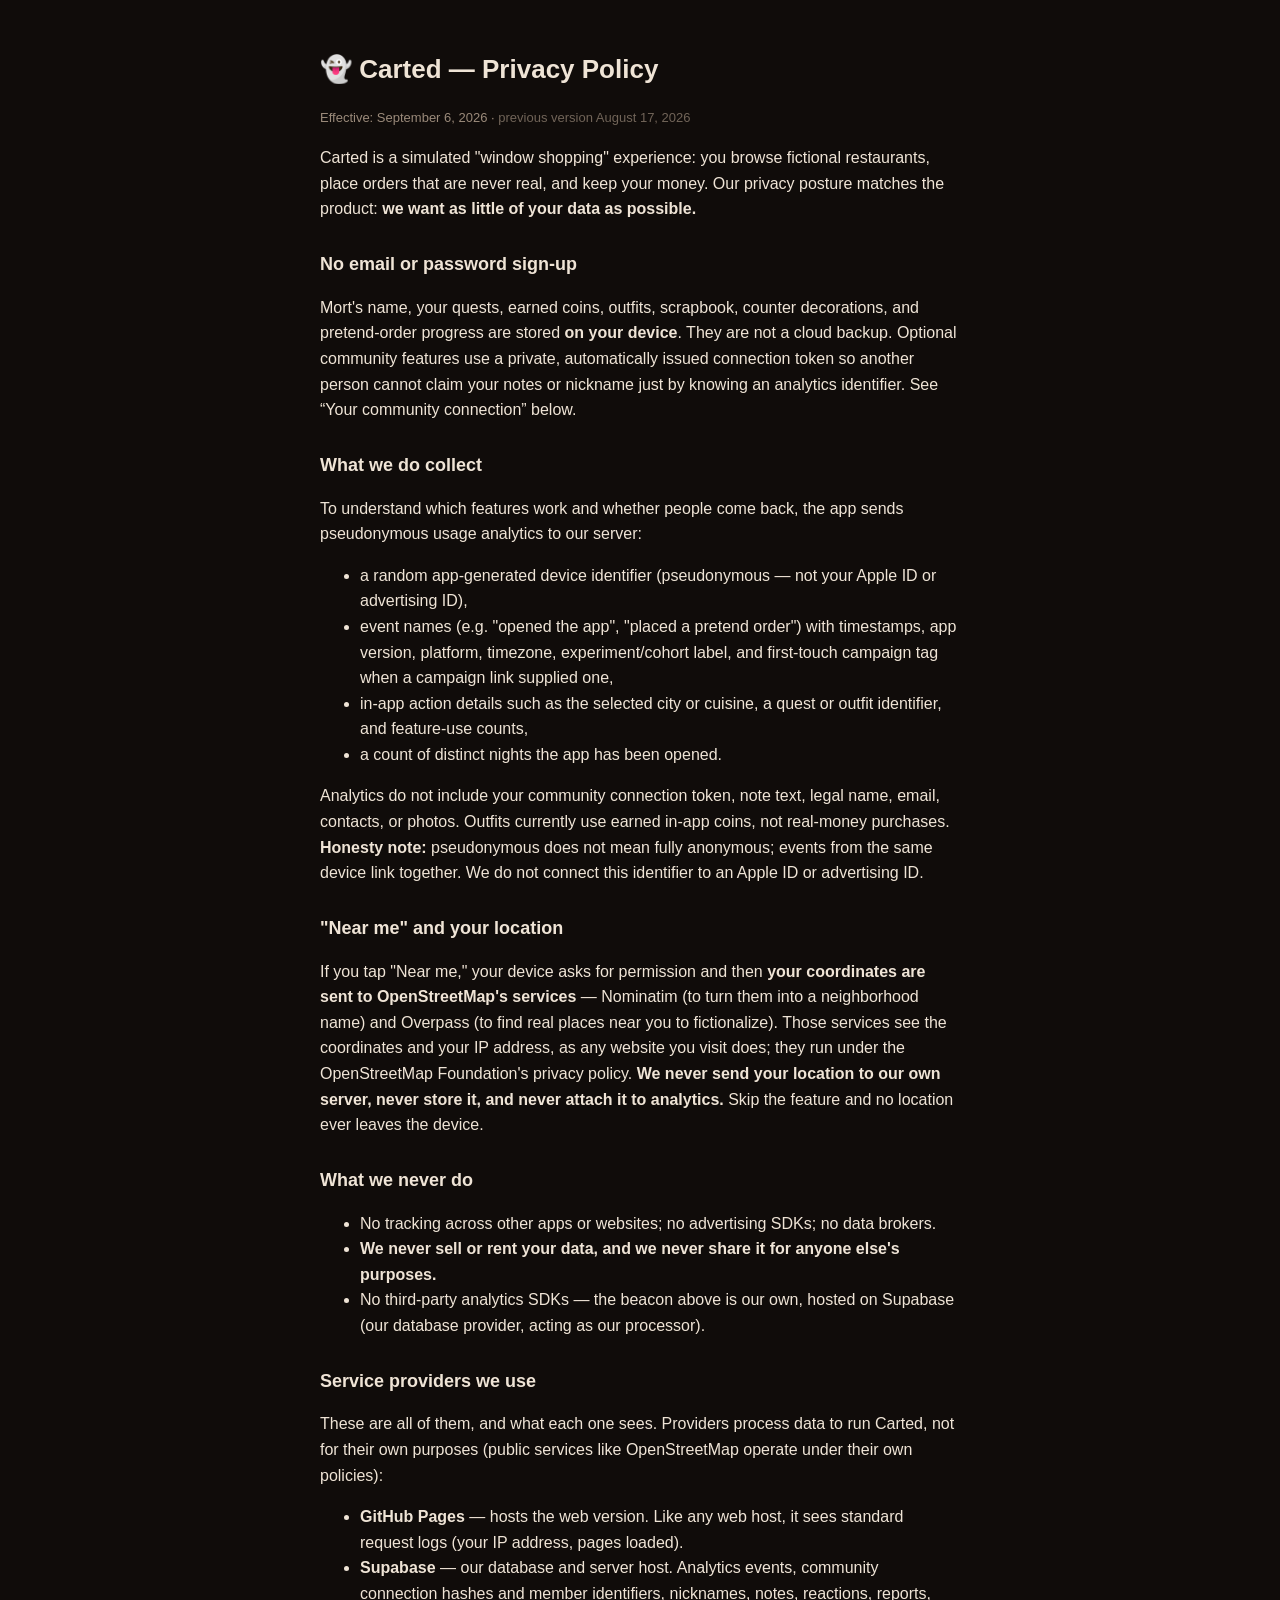
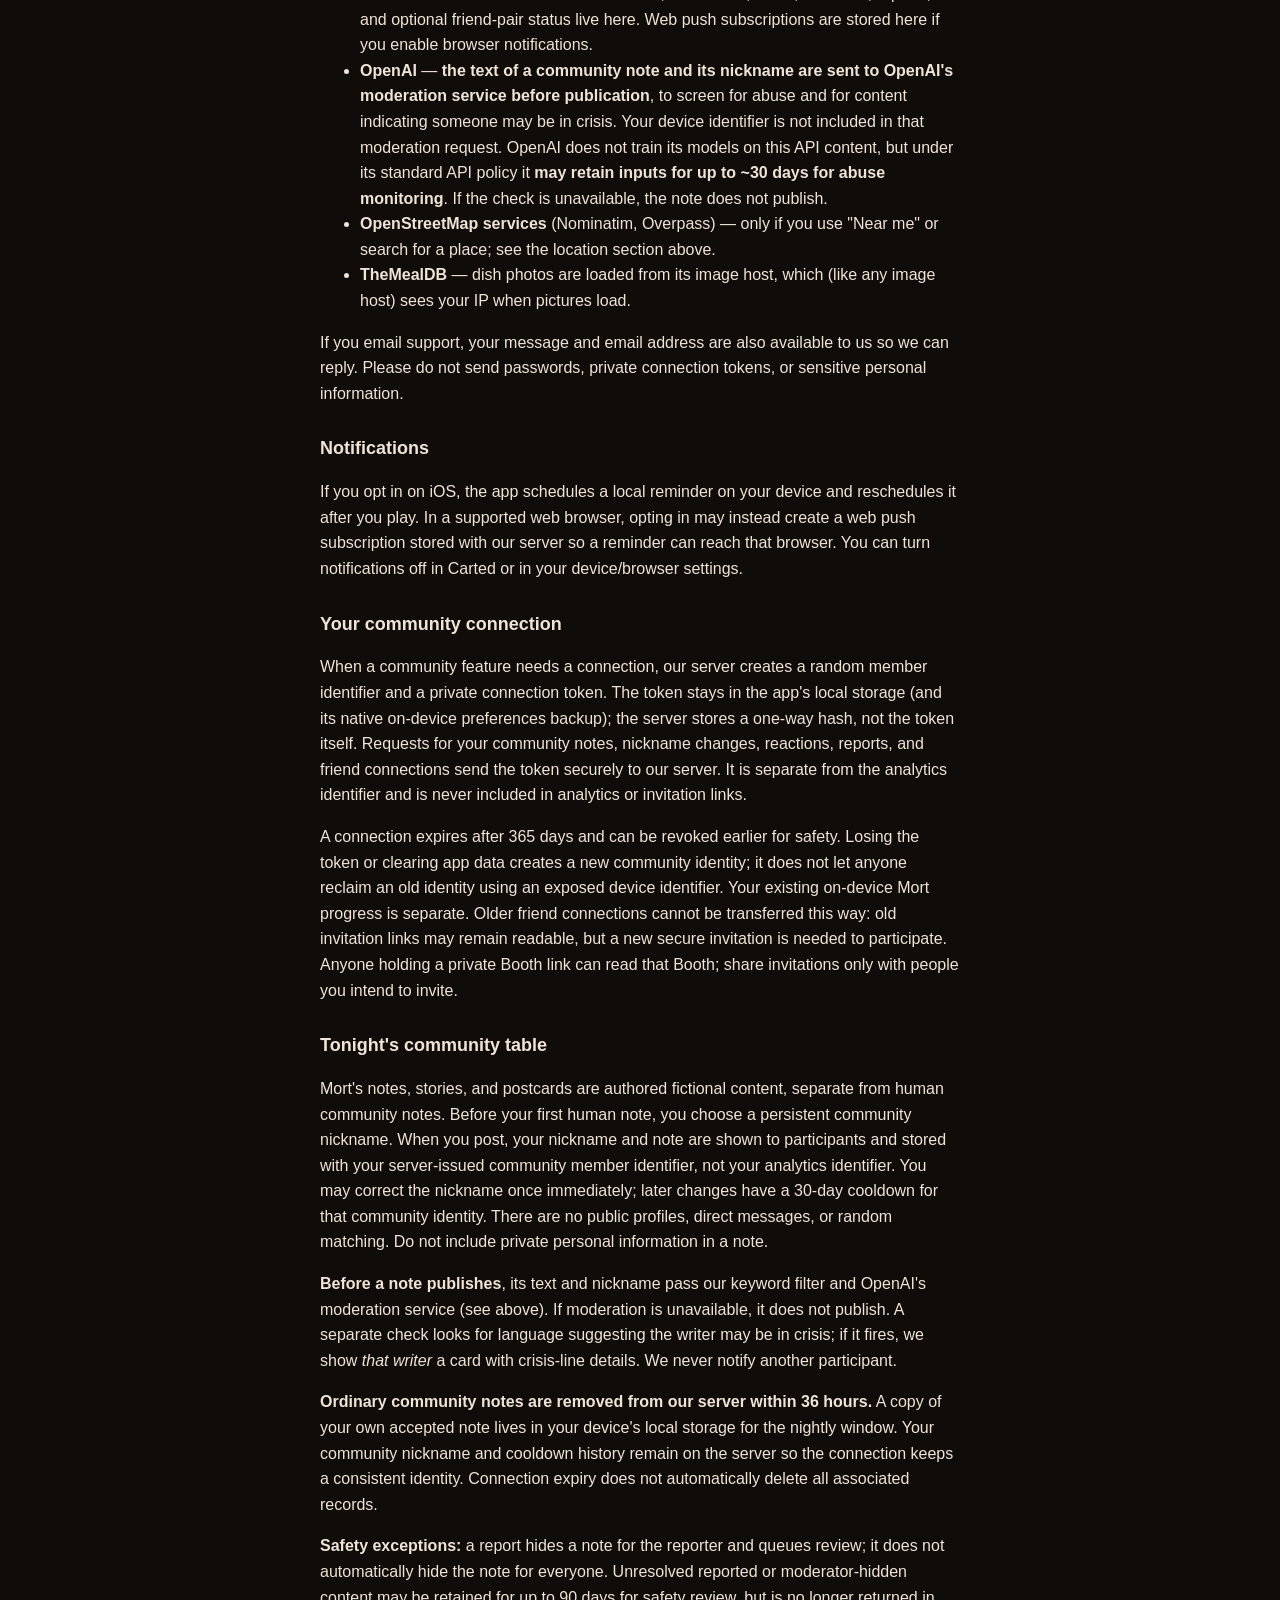
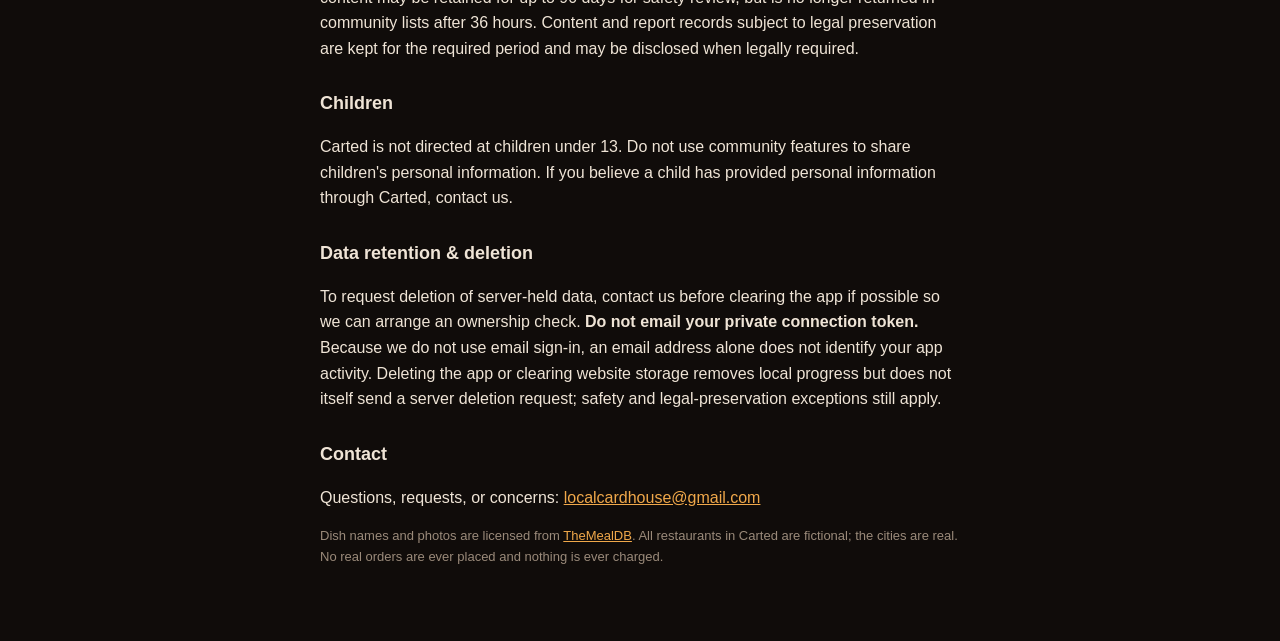
==== commit 081c6eb5: "Launch Mort companion progression and secure community sessions" ====
--- a/privacy.html
+++ b/privacy.html
@@ -13,21 +13,22 @@
 </head>
 <body>
 <h1>👻 Carted — Privacy Policy</h1>
-<p class="muted">Effective: August 17, 2026 · <span style="opacity:.7">previous version August 4, 2026</span></p>
+<p class="muted">Effective: September 6, 2026 · <span style="opacity:.7">previous version August 17, 2026</span></p>
 
 <p>Carted is a simulated "window shopping" experience: you browse fictional restaurants, place orders that are never real, and keep your money. Our privacy posture matches the product: <b>we want as little of your data as possible.</b></p>
 
-<h2>No accounts</h2>
-<p>Carted has no sign-up, no login, and no user accounts. Your streaks, progress, and ghost name are stored <b>on your device</b>. If you use tonight's community table, your persistent nickname and notes are also sent to our server so other participants can see who wrote each note. See “Tonight's community table” below.</p>
+<h2>No email or password sign-up</h2>
+<p>Mort's name, your quests, earned coins, outfits, scrapbook, counter decorations, and pretend-order progress are stored <b>on your device</b>. They are not a cloud backup. Optional community features use a private, automatically issued connection token so another person cannot claim your notes or nickname just by knowing an analytics identifier. See “Your community connection” below.</p>
 
 <h2>What we do collect</h2>
-<p>To understand whether people come back (and nothing else), the app sends pseudonymous usage analytics to our server:</p>
+<p>To understand which features work and whether people come back, the app sends pseudonymous usage analytics to our server:</p>
 <ul>
-  <li>a random app-generated device identifier (pseudonymous — not your Apple ID, not your advertising ID, and it cannot name you),</li>
+  <li>a random app-generated device identifier (pseudonymous — not your Apple ID or advertising ID),</li>
   <li>event names (e.g. "opened the app", "placed a pretend order") with timestamps, app version, platform, timezone, experiment/cohort label, and first-touch campaign tag when a campaign link supplied one,</li>
+  <li>in-app action details such as the selected city or cuisine, a quest or outfit identifier, and feature-use counts,</li>
   <li>a count of distinct nights the app has been opened.</li>
 </ul>
-<p>That's the whole analytics list. No legal name, email, contacts, photos, or purchase history — there is nothing to purchase. <b>Honesty note on the identifier:</b> it is pseudonymous rather than anonymous — it cannot identify you by itself, but events from the same device do link together. We keep it random and app-generated precisely so it can't be joined to your Apple ID, advertising ID, or anything else.</p>
+<p>Analytics do not include your community connection token, note text, legal name, email, contacts, or photos. Outfits currently use earned in-app coins, not real-money purchases. <b>Honesty note:</b> pseudonymous does not mean fully anonymous; events from the same device link together. We do not connect this identifier to an Apple ID or advertising ID.</p>
 
 <h2>"Near me" and your location</h2>
 <p>If you tap "Near me," your device asks for permission and then <b>your coordinates are sent to OpenStreetMap's services</b> — Nominatim (to turn them into a neighborhood name) and Overpass (to find real places near you to fictionalize). Those services see the coordinates and your IP address, as any website you visit does; they run under the OpenStreetMap Foundation's privacy policy. <b>We never send your location to our own server, never store it, and never attach it to analytics.</b> Skip the feature and no location ever leaves the device.</p>
@@ -43,27 +44,31 @@
 <p>These are all of them, and what each one sees. Providers process data to run Carted, not for their own purposes (public services like OpenStreetMap operate under their own policies):</p>
 <ul>
   <li><b>GitHub Pages</b> — hosts the web version. Like any web host, it sees standard request logs (your IP address, pages loaded).</li>
-  <li><b>Supabase</b> — our database and server host. Analytics events, community nicknames, notes, reactions, and reports live here.</li>
+  <li><b>Supabase</b> — our database and server host. Analytics events, community connection hashes and member identifiers, nicknames, notes, reactions, reports, and optional friend-pair status live here. Web push subscriptions are stored here if you enable browser notifications.</li>
   <li><b>OpenAI</b> — <b>the text of a community note and its nickname are sent to OpenAI's moderation service before publication</b>, to screen for abuse and for content indicating someone may be in crisis. Your device identifier is not included in that moderation request. OpenAI does not train its models on this API content, but under its standard API policy it <b>may retain inputs for up to ~30 days for abuse monitoring</b>. If the check is unavailable, the note does not publish.</li>
   <li><b>OpenStreetMap services</b> (Nominatim, Overpass) — only if you use "Near me" or search for a place; see the location section above.</li>
   <li><b>TheMealDB</b> — dish photos are loaded from its image host, which (like any image host) sees your IP when pictures load.</li>
 </ul>
-<p>That is the complete list. Nothing else leaves your device.</p>
+<p>If you email support, your message and email address are also available to us so we can reply. Please do not send passwords, private connection tokens, or sensitive personal information.</p>
 
 <h2>Notifications</h2>
-<p>If you opt in, the app schedules a single local "last call" notification on your device at your usual hour. It's generated on-device and never fires on a night you've already played. Turn it off any time in iOS Settings.</p>
+<p>If you opt in on iOS, the app schedules a local reminder on your device and reschedules it after you play. In a supported web browser, opting in may instead create a web push subscription stored with our server so a reminder can reach that browser. You can turn notifications off in Carted or in your device/browser settings.</p>
+
+<h2>Your community connection</h2>
+<p>When a community feature needs a connection, our server creates a random member identifier and a private connection token. The token stays in the app's local storage (and its native on-device preferences backup); the server stores a one-way hash, not the token itself. Requests for your community notes, nickname changes, reactions, reports, and friend connections send the token securely to our server. It is separate from the analytics identifier and is never included in analytics or invitation links.</p>
+<p>A connection expires after 365 days and can be revoked earlier for safety. Losing the token or clearing app data creates a new community identity; it does not let anyone reclaim an old identity using an exposed device identifier. Your existing on-device Mort progress is separate. Older friend connections cannot be transferred this way: old invitation links may remain readable, but a new secure invitation is needed to participate. Anyone holding a private Booth link can read that Booth; share invitations only with people you intend to invite.</p>
 
 <h2>Tonight's community table</h2>
-<p>Mort's single nightly line is fictional content shown in a separate card permanently labeled “fictional.” Before your first human note, you choose one persistent community nickname for the device. When you post, that nickname and note are shown to other participants and sent to our server with the same random device identifier described above. You may correct the nickname once immediately; later changes have a 30-day cooldown. We do not collect your legal name or email, and there are no public profiles, direct messages, or random matching.</p>
+<p>Mort's notes, stories, and postcards are authored fictional content, separate from human community notes. Before your first human note, you choose a persistent community nickname. When you post, your nickname and note are shown to participants and stored with your server-issued community member identifier, not your analytics identifier. You may correct the nickname once immediately; later changes have a 30-day cooldown for that community identity. There are no public profiles, direct messages, or random matching. Do not include private personal information in a note.</p>
 <p><b>Before a note publishes</b>, its text and nickname pass our keyword filter and OpenAI's moderation service (see above). If moderation is unavailable, it does not publish. A separate check looks for language suggesting the writer may be in crisis; if it fires, we show <i>that writer</i> a card with crisis-line details. We never notify another participant.</p>
-<p><b>Ordinary community notes are removed from our server within 36 hours.</b> A copy of your own accepted note lives in your device's local storage for the same nightly window. Your community nickname and its cooldown history remain on the server so the same device keeps a consistent identity.</p>
-<p><b>One exception, and we want to be plain about it.</b> If a note is reported, it may be hidden and retained <b>ordinarily up to 90 days</b> so a human can review it. If content is of the kind the law requires us to report (in the U.S., to NCMEC's CyberTipline under 18 U.S.C. §2258A), it is <b>preserved for as long as the law requires — currently one year after such a report</b> — and provided to the authorities. Reported notes are the only community content that may outlive the ordinary 36-hour window.</p>
+<p><b>Ordinary community notes are removed from our server within 36 hours.</b> A copy of your own accepted note lives in your device's local storage for the nightly window. Your community nickname and cooldown history remain on the server so the connection keeps a consistent identity. Connection expiry does not automatically delete all associated records.</p>
+<p><b>Safety exceptions:</b> a report hides a note for the reporter and queues review; it does not automatically hide the note for everyone. Unresolved reported or moderator-hidden content may be retained for up to 90 days for safety review, but is no longer returned in community lists after 36 hours. Content and report records subject to legal preservation are kept for the required period and may be disclosed when legally required.</p>
 
 <h2>Children</h2>
-<p>Carted is not directed at children under 13 and collects no personal information from anyone.</p>
+<p>Carted is not directed at children under 13. Do not use community features to share children's personal information. If you believe a child has provided personal information through Carted, contact us.</p>
 
 <h2>Data retention &amp; deletion</h2>
-<p>The pseudonymous analytics events carry no legal name or contact information. Want the events from your device deleted? Email us the request and delete the app — new events stop immediately.</p>
+<p>To request deletion of server-held data, contact us before clearing the app if possible so we can arrange an ownership check. <b>Do not email your private connection token.</b> Because we do not use email sign-in, an email address alone does not identify your app activity. Deleting the app or clearing website storage removes local progress but does not itself send a server deletion request; safety and legal-preservation exceptions still apply.</p>
 
 <h2>Contact</h2>
 <p>Questions, requests, or concerns: <a href="mailto:localcardhouse@gmail.com">localcardhouse@gmail.com</a></p>
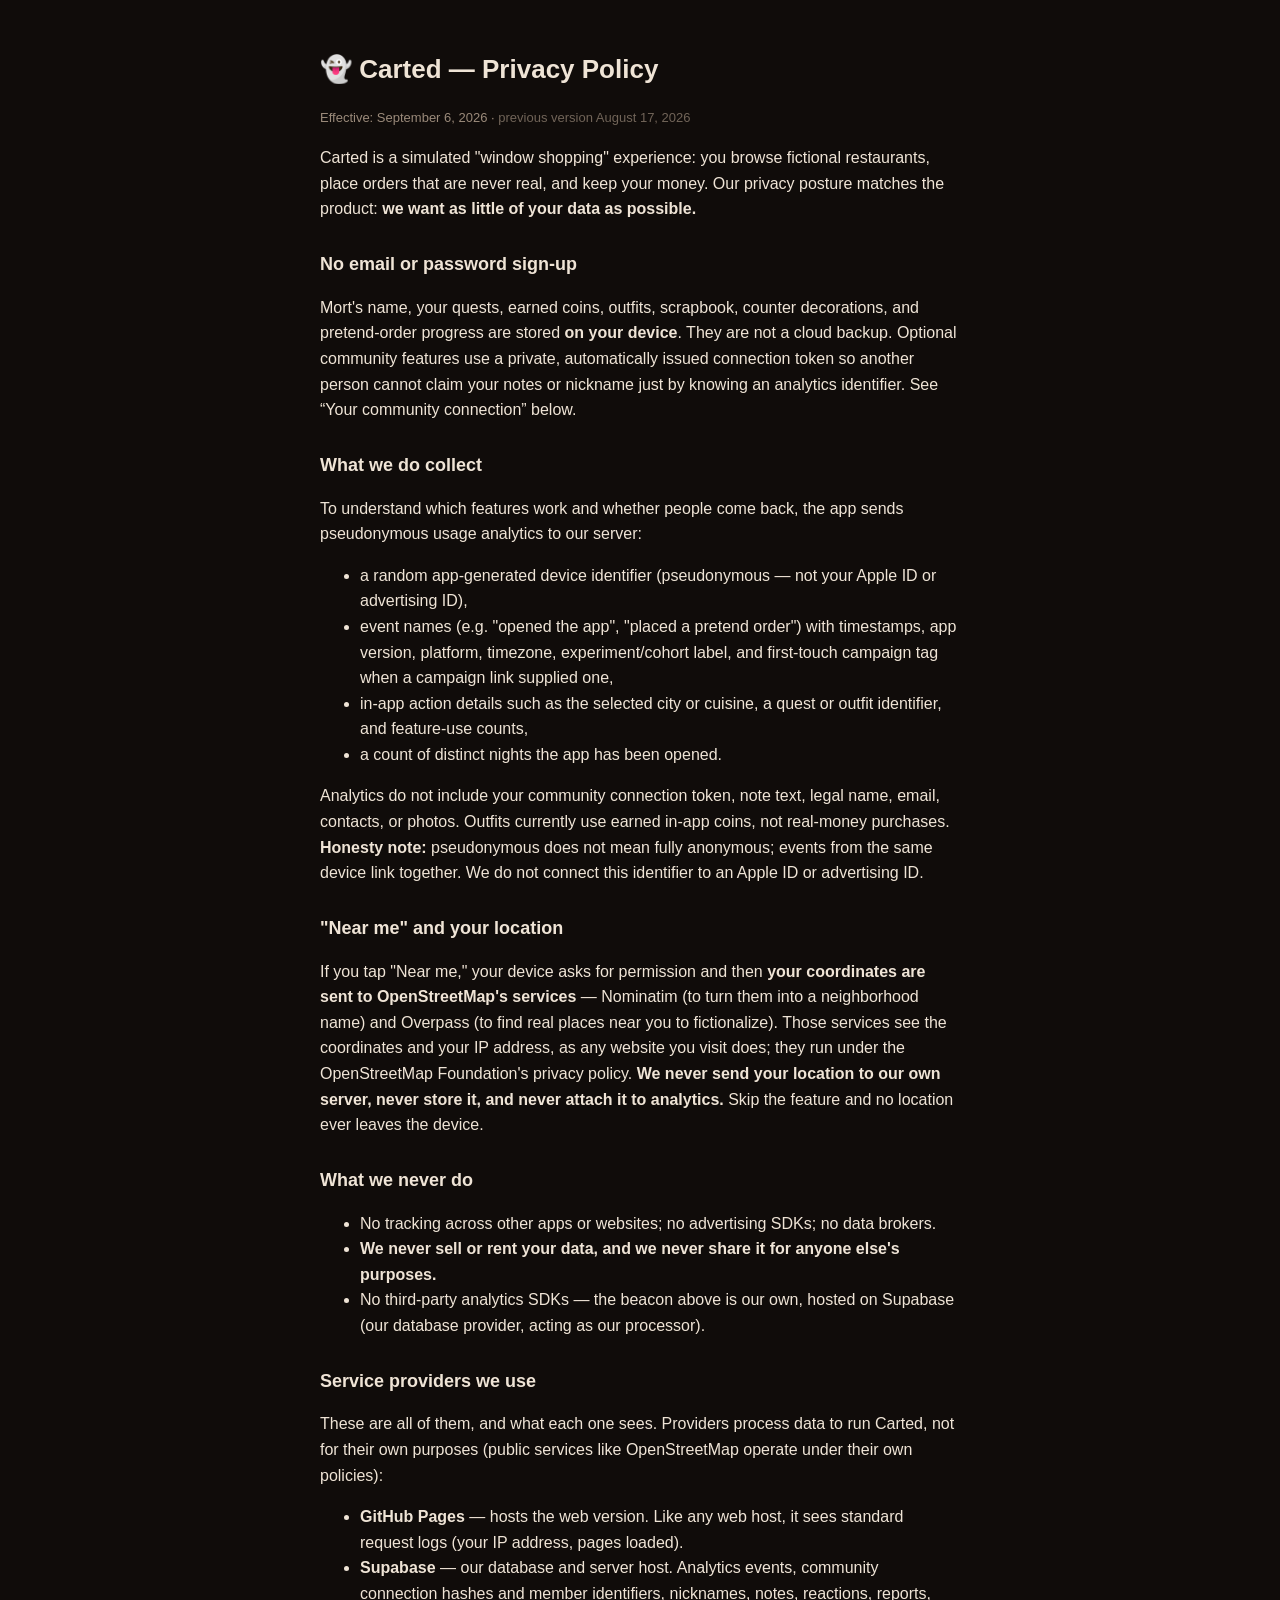
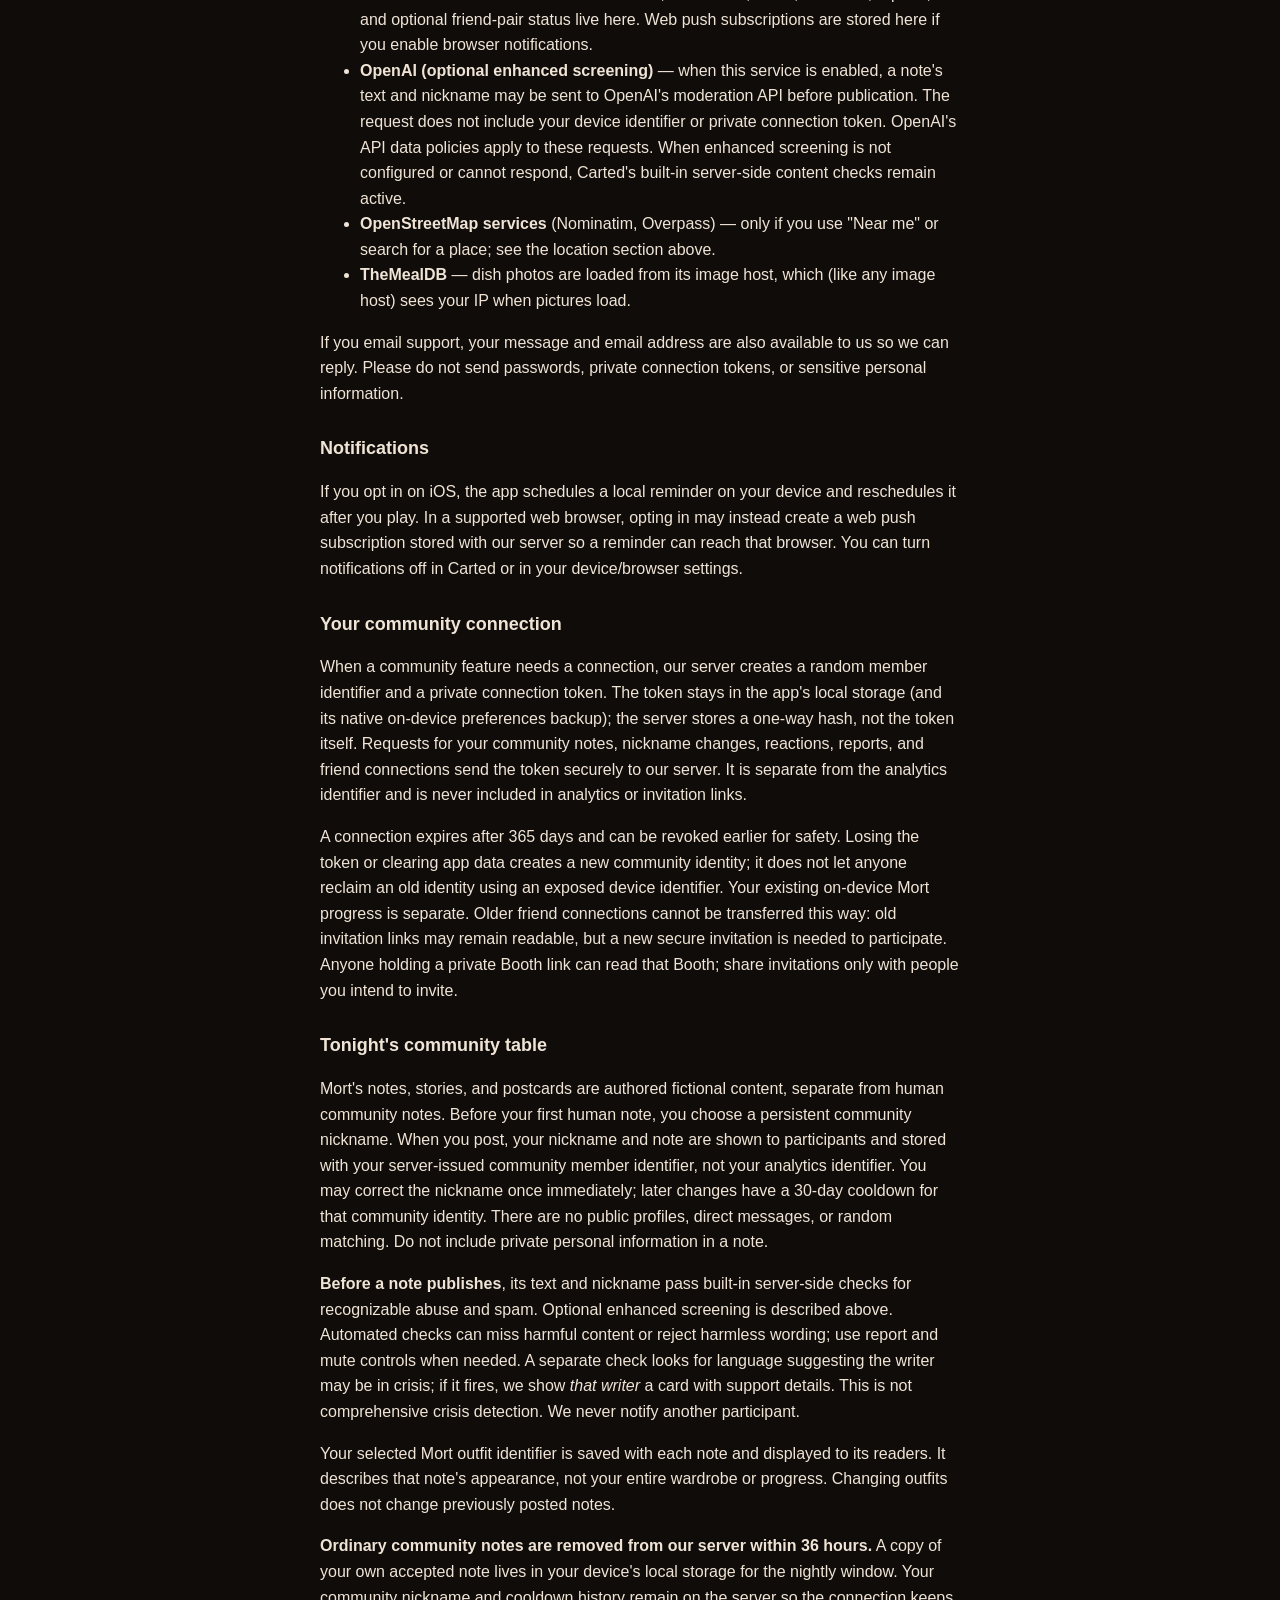
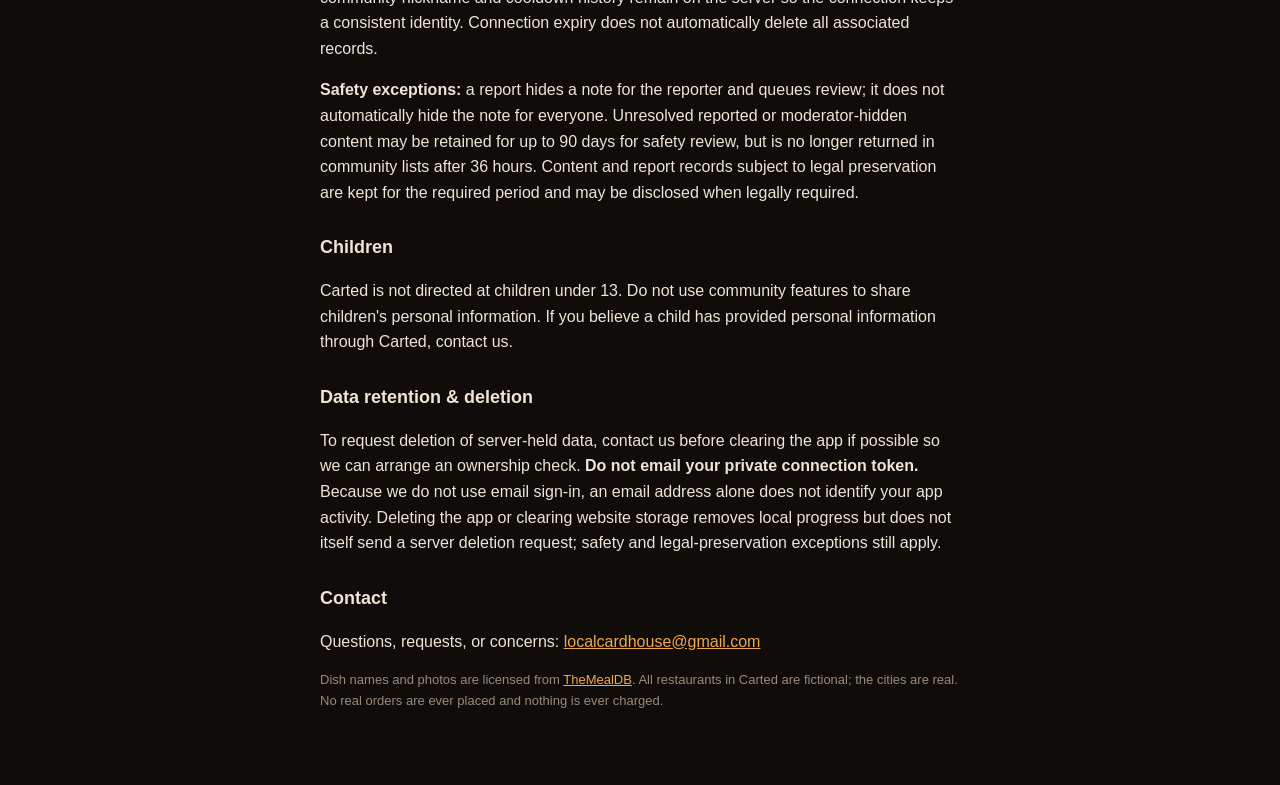
==== commit 44938ea3: "Restore Table conversation and show each author's outfitted Mort" ====
--- a/privacy.html
+++ b/privacy.html
@@ -45,7 +45,7 @@
 <ul>
   <li><b>GitHub Pages</b> — hosts the web version. Like any web host, it sees standard request logs (your IP address, pages loaded).</li>
   <li><b>Supabase</b> — our database and server host. Analytics events, community connection hashes and member identifiers, nicknames, notes, reactions, reports, and optional friend-pair status live here. Web push subscriptions are stored here if you enable browser notifications.</li>
-  <li><b>OpenAI</b> — <b>the text of a community note and its nickname are sent to OpenAI's moderation service before publication</b>, to screen for abuse and for content indicating someone may be in crisis. Your device identifier is not included in that moderation request. OpenAI does not train its models on this API content, but under its standard API policy it <b>may retain inputs for up to ~30 days for abuse monitoring</b>. If the check is unavailable, the note does not publish.</li>
+  <li><b>OpenAI (optional enhanced screening)</b> — when this service is enabled, a note's text and nickname may be sent to OpenAI's moderation API before publication. The request does not include your device identifier or private connection token. OpenAI's API data policies apply to these requests. When enhanced screening is not configured or cannot respond, Carted's built-in server-side content checks remain active.</li>
   <li><b>OpenStreetMap services</b> (Nominatim, Overpass) — only if you use "Near me" or search for a place; see the location section above.</li>
   <li><b>TheMealDB</b> — dish photos are loaded from its image host, which (like any image host) sees your IP when pictures load.</li>
 </ul>
@@ -60,7 +60,8 @@
 
 <h2>Tonight's community table</h2>
 <p>Mort's notes, stories, and postcards are authored fictional content, separate from human community notes. Before your first human note, you choose a persistent community nickname. When you post, your nickname and note are shown to participants and stored with your server-issued community member identifier, not your analytics identifier. You may correct the nickname once immediately; later changes have a 30-day cooldown for that community identity. There are no public profiles, direct messages, or random matching. Do not include private personal information in a note.</p>
-<p><b>Before a note publishes</b>, its text and nickname pass our keyword filter and OpenAI's moderation service (see above). If moderation is unavailable, it does not publish. A separate check looks for language suggesting the writer may be in crisis; if it fires, we show <i>that writer</i> a card with crisis-line details. We never notify another participant.</p>
+<p><b>Before a note publishes</b>, its text and nickname pass built-in server-side checks for recognizable abuse and spam. Optional enhanced screening is described above. Automated checks can miss harmful content or reject harmless wording; use report and mute controls when needed. A separate check looks for language suggesting the writer may be in crisis; if it fires, we show <i>that writer</i> a card with support details. This is not comprehensive crisis detection. We never notify another participant.</p>
+<p>Your selected Mort outfit identifier is saved with each note and displayed to its readers. It describes that note's appearance, not your entire wardrobe or progress. Changing outfits does not change previously posted notes.</p>
 <p><b>Ordinary community notes are removed from our server within 36 hours.</b> A copy of your own accepted note lives in your device's local storage for the nightly window. Your community nickname and cooldown history remain on the server so the connection keeps a consistent identity. Connection expiry does not automatically delete all associated records.</p>
 <p><b>Safety exceptions:</b> a report hides a note for the reporter and queues review; it does not automatically hide the note for everyone. Unresolved reported or moderator-hidden content may be retained for up to 90 days for safety review, but is no longer returned in community lists after 36 hours. Content and report records subject to legal preservation are kept for the required period and may be disclosed when legally required.</p>
 
